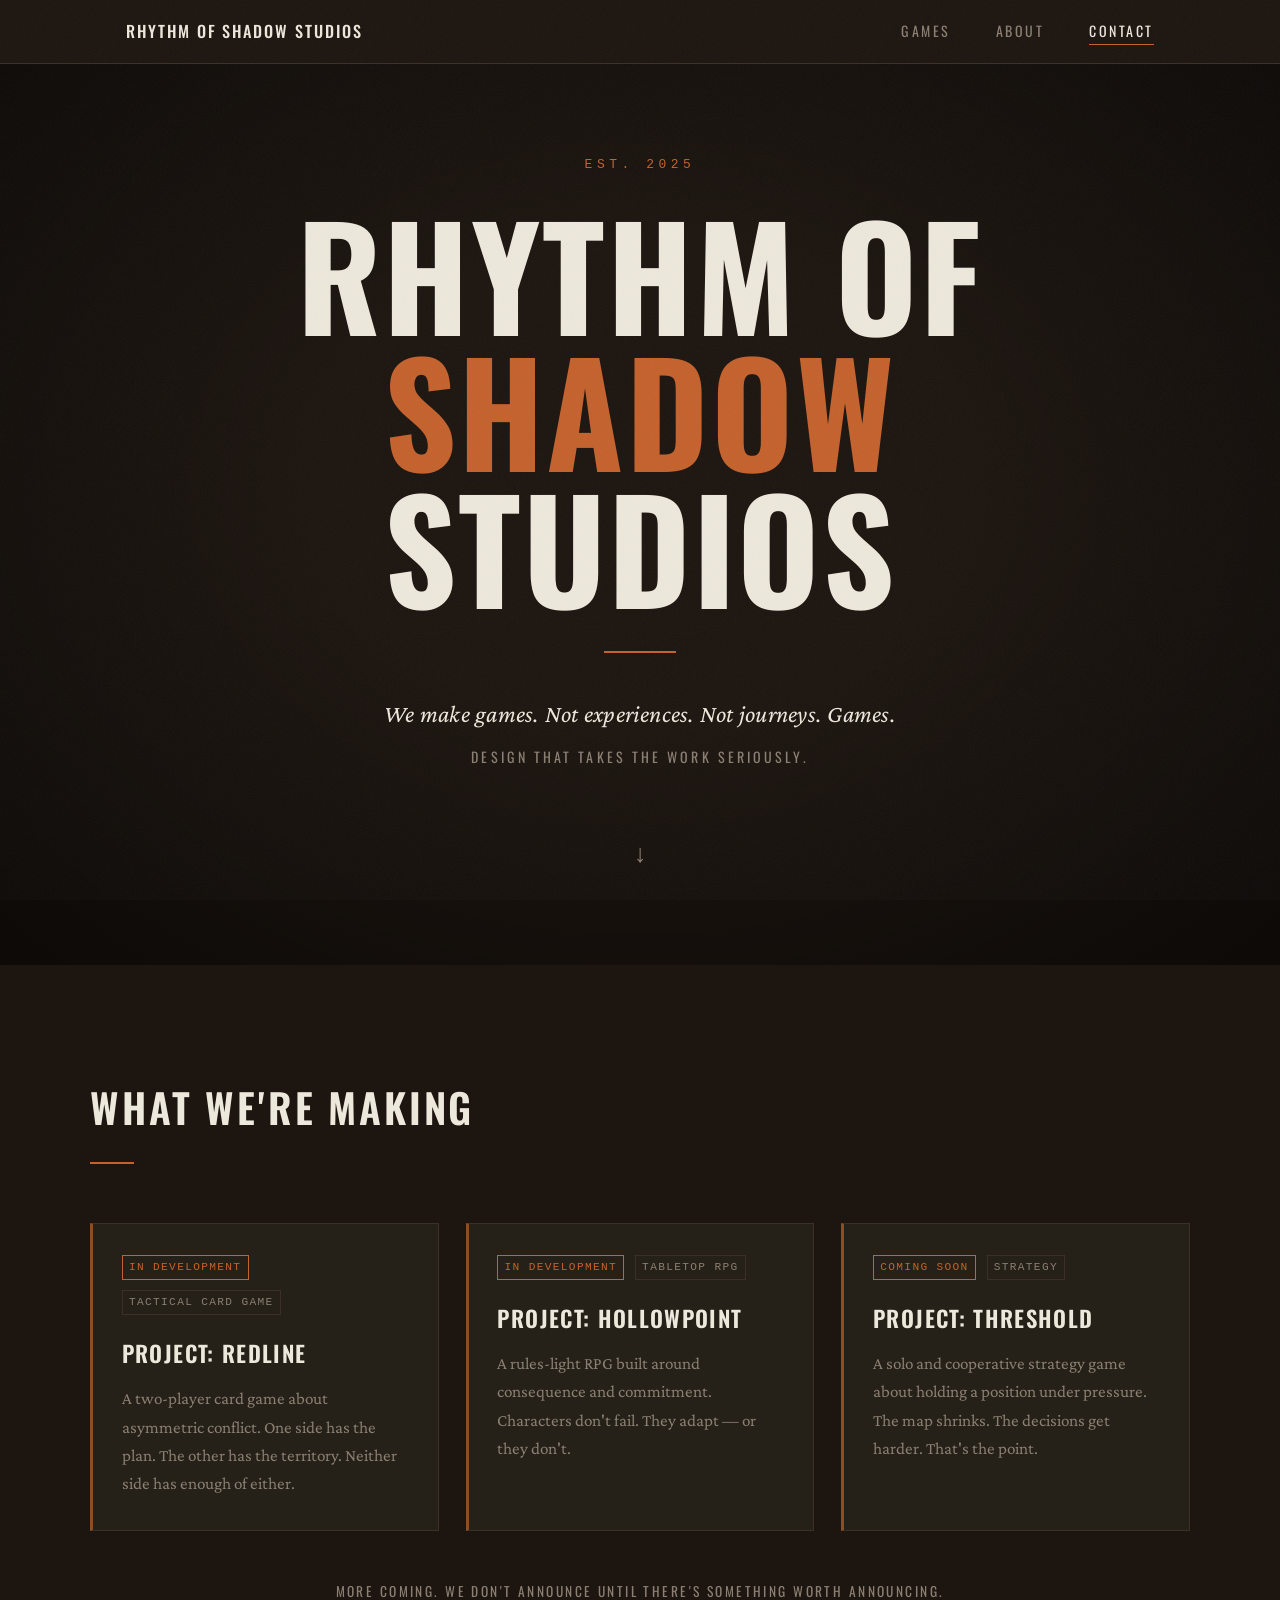
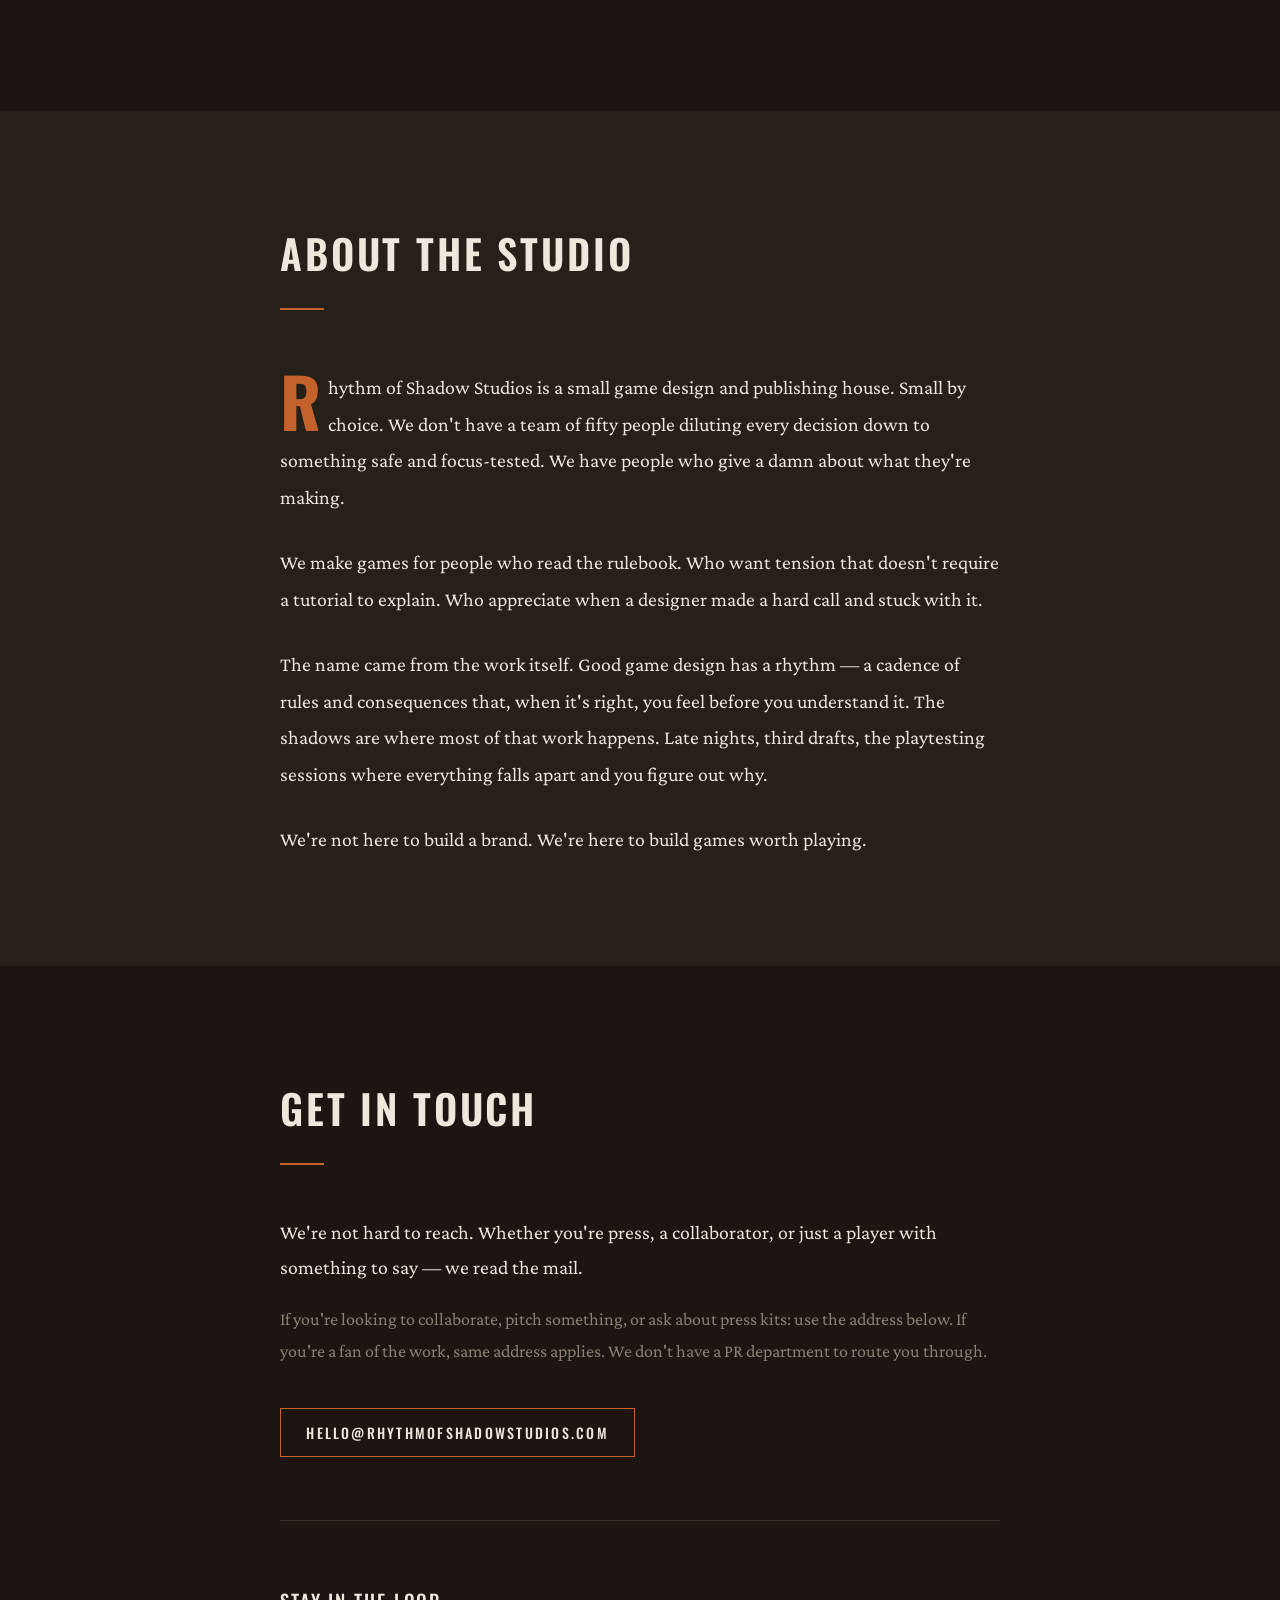
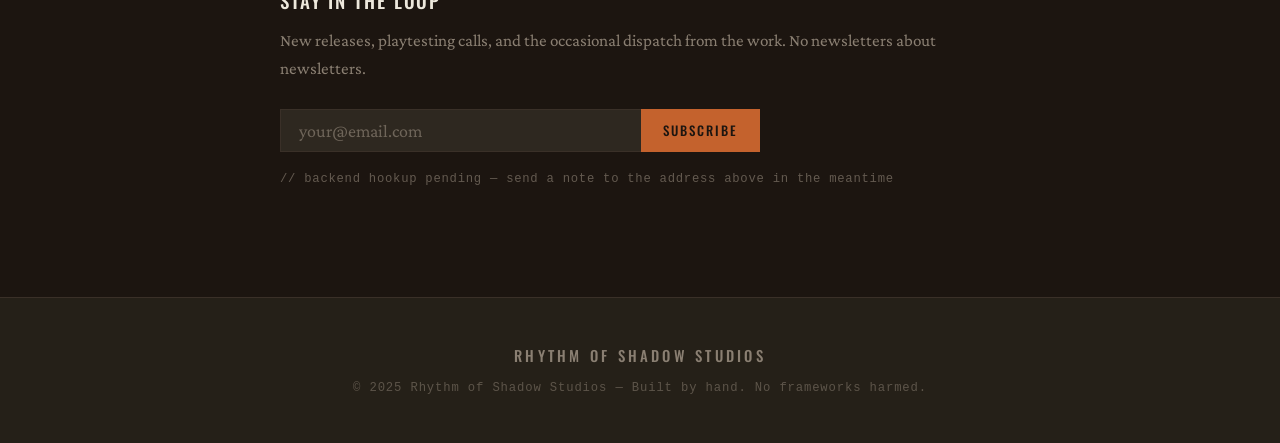
==== index.html @ 42cd72c3 "Initial build: Rhythm of Shadow Studios website Static single-page site with Home/Hero, Games catalo" ====
<!DOCTYPE html>
<html lang="en">
<head>
  <meta charset="UTF-8">
  <meta name="viewport" content="width=device-width, initial-scale=1.0">
  <meta name="description" content="Rhythm of Shadow Studios — a small game design and publishing house. We make games. Not experiences. Not journeys. Games.">
  <title>Rhythm of Shadow Studios</title>
  <link rel="preconnect" href="https://fonts.googleapis.com">
  <link rel="preconnect" href="https://fonts.gstatic.com" crossorigin>
  <link href="https://fonts.googleapis.com/css2?family=Oswald:wght@300;400;500;600;700&family=Crimson+Pro:ital,wght@0,300;0,400;0,600;1,400;1,600&display=swap" rel="stylesheet">
  <link rel="stylesheet" href="css/style.css">
</head>
<body>

  <!-- ============================================================
       Navigation
       ============================================================ -->
  <nav id="nav" role="navigation" aria-label="Main navigation">
    <div class="nav-inner">
      <a href="#home" class="nav-logo">Rhythm of Shadow Studios</a>
      <ul class="nav-links">
        <li><a href="#games">Games</a></li>
        <li><a href="#about">About</a></li>
        <li><a href="#contact">Contact</a></li>
      </ul>
    </div>
  </nav>

  <!-- ============================================================
       Hero
       ============================================================ -->
  <section id="home" class="hero">
    <div class="hero-inner">
      <p class="hero-eyebrow">Est. 2025</p>
      <h1 class="hero-title">
        <span class="hero-title-line">Rhythm of</span>
        <span class="hero-title-line hero-title-accent">Shadow</span>
        <span class="hero-title-line">Studios</span>
      </h1>
      <div class="hero-rule"></div>
      <p class="hero-tagline">We make games. Not experiences. Not journeys. Games.</p>
      <p class="hero-sub">Design that takes the work seriously.</p>
      <a href="#games" class="hero-scroll" aria-label="Scroll to games">&#8595;</a>
    </div>
  </section>

  <!-- ============================================================
       Games
       ============================================================ -->
  <section id="games" class="section">
    <div class="section-inner">
      <h2 class="section-title">What We're Making</h2>

      <div class="games-grid">

        <article class="game-card">
          <div class="game-card-header">
            <span class="game-status">In Development</span>
            <span class="game-genre">Tactical Card Game</span>
          </div>
          <h3 class="game-title">Project: REDLINE</h3>
          <p class="game-desc">A two-player card game about asymmetric conflict. One side has the plan. The other has the territory. Neither side has enough of either.</p>
        </article>

        <article class="game-card">
          <div class="game-card-header">
            <span class="game-status">In Development</span>
            <span class="game-genre">Tabletop RPG</span>
          </div>
          <h3 class="game-title">Project: HOLLOWPOINT</h3>
          <p class="game-desc">A rules-light RPG built around consequence and commitment. Characters don't fail. They adapt — or they don't.</p>
        </article>

        <article class="game-card">
          <div class="game-card-header">
            <span class="game-status">Coming Soon</span>
            <span class="game-genre">Strategy</span>
          </div>
          <h3 class="game-title">Project: THRESHOLD</h3>
          <p class="game-desc">A solo and cooperative strategy game about holding a position under pressure. The map shrinks. The decisions get harder. That's the point.</p>
        </article>

      </div>

      <p class="games-footer">More coming. We don't announce until there's something worth announcing.</p>
    </div>
  </section>

  <!-- ============================================================
       About
       ============================================================ -->
  <section id="about" class="section section--alt">
    <div class="section-inner section-inner--narrow">
      <h2 class="section-title">About the Studio</h2>

      <div class="about-body">
        <p>Rhythm of Shadow Studios is a small game design and publishing house. Small by choice. We don't have a team of fifty people diluting every decision down to something safe and focus-tested. We have people who give a damn about what they're making.</p>

        <p>We make games for people who read the rulebook. Who want tension that doesn't require a tutorial to explain. Who appreciate when a designer made a hard call and stuck with it.</p>

        <p>The name came from the work itself. Good game design has a rhythm — a cadence of rules and consequences that, when it's right, you feel before you understand it. The shadows are where most of that work happens. Late nights, third drafts, the playtesting sessions where everything falls apart and you figure out why.</p>

        <p>We're not here to build a brand. We're here to build games worth playing.</p>
      </div>
    </div>
  </section>

  <!-- ============================================================
       Contact
       ============================================================ -->
  <section id="contact" class="section">
    <div class="section-inner section-inner--narrow">
      <h2 class="section-title">Get In Touch</h2>

      <p class="contact-intro">We're not hard to reach. Whether you're press, a collaborator, or just a player with something to say — we read the mail.</p>
      <p class="contact-sub">If you're looking to collaborate, pitch something, or ask about press kits: use the address below. If you're a fan of the work, same address applies. We don't have a PR department to route you through.</p>

      <a href="mailto:hello@rhythmofshadowstudios.com" class="btn-primary">hello@rhythmofshadowstudios.com</a>

      <div class="contact-divider"></div>

      <div class="mailing-list">
        <h3 class="mailing-list-title">Stay In The Loop</h3>
        <p class="mailing-list-sub">New releases, playtesting calls, and the occasional dispatch from the work. No newsletters about newsletters.</p>
        <form class="mailing-form" onsubmit="return false;">
          <input type="email" class="mailing-input" placeholder="your@email.com" aria-label="Email address">
          <button type="submit" class="btn-secondary">Subscribe</button>
        </form>
        <p class="mailing-note">// backend hookup pending — send a note to the address above in the meantime</p>
      </div>
    </div>
  </section>

  <!-- ============================================================
       Footer
       ============================================================ -->
  <footer class="footer">
    <div class="footer-inner">
      <p class="footer-name">Rhythm of Shadow Studios</p>
      <p class="footer-copy">&copy; 2025 Rhythm of Shadow Studios &mdash; Built by hand. No frameworks harmed.</p>
    </div>
  </footer>

  <script src="js/main.js"></script>
</body>
</html>
---- css/style.css ----
/* ============================================================
   Rhythm of Shadow Studios
   ============================================================ */

/* --- Custom Properties ------------------------------------ */
:root {
  --bg:           #1c1510;
  --surface:      #252018;
  --surface-2:    #2e2820;
  --text:         #ede8dc;
  --text-muted:   #8a7f72;
  --accent:       #c4622d;
  --accent-dim:   #8b4f22;
  --gold:         #a07830;
  --border:       #3a3028;

  --font-display: 'Oswald', system-ui, sans-serif;
  --font-body:    'Crimson Pro', Georgia, serif;
  --font-mono:    'Courier New', Courier, monospace;

  --max-width:    1100px;
  --narrow:       720px;
  --nav-h:        64px;
}

/* --- Reset ------------------------------------------------ */
*,
*::before,
*::after {
  box-sizing: border-box;
  margin: 0;
  padding: 0;
}

html {
  scroll-behavior: smooth;
  font-size: 18px;
}

body {
  background-color: var(--bg);
  color: var(--text);
  font-family: var(--font-body);
  font-weight: 400;
  line-height: 1.7;
  -webkit-font-smoothing: antialiased;
  -moz-osx-font-smoothing: grayscale;
}

/* Film grain overlay — grit without weight */
body::after {
  content: "";
  position: fixed;
  inset: 0;
  pointer-events: none;
  z-index: 9000;
  opacity: 0.045;
  background-image: url("data:image/svg+xml,%3Csvg xmlns='http://www.w3.org/2000/svg' width='300' height='300'%3E%3Cfilter id='n'%3E%3CfeTurbulence type='fractalNoise' baseFrequency='0.75' numOctaves='4' stitchTiles='stitch'/%3E%3C/filter%3E%3Crect width='300' height='300' filter='url(%23n)'/%3E%3C/svg%3E");
  background-size: 256px 256px;
}

img {
  max-width: 100%;
  display: block;
}

a {
  color: inherit;
  text-decoration: none;
}

ul {
  list-style: none;
}

/* --- Navigation ------------------------------------------- */
#nav {
  position: fixed;
  top: 0;
  left: 0;
  right: 0;
  height: var(--nav-h);
  background: var(--bg);
  border-bottom: 1px solid var(--border);
  z-index: 100;
  transition: border-color 0.3s, background 0.3s;
}

#nav.scrolled {
  border-bottom-color: var(--accent-dim);
  background: rgba(28, 21, 16, 0.97);
}

.nav-inner {
  max-width: var(--max-width);
  margin: 0 auto;
  padding: 0 2rem;
  height: 100%;
  display: flex;
  align-items: center;
  justify-content: space-between;
}

.nav-logo {
  font-family: var(--font-display);
  font-weight: 500;
  font-size: 0.9rem;
  letter-spacing: 0.12em;
  text-transform: uppercase;
  color: var(--text);
  transition: color 0.2s;
}

.nav-logo:hover {
  color: var(--accent);
}

.nav-links {
  display: flex;
  gap: 2.5rem;
  align-items: center;
}

.nav-links a {
  font-family: var(--font-display);
  font-size: 0.78rem;
  font-weight: 400;
  letter-spacing: 0.18em;
  text-transform: uppercase;
  color: var(--text-muted);
  transition: color 0.2s;
  position: relative;
  padding-bottom: 2px;
}

.nav-links a::after {
  content: '';
  position: absolute;
  bottom: -2px;
  left: 0;
  width: 0;
  height: 1px;
  background: var(--accent);
  transition: width 0.25s ease;
}

.nav-links a:hover,
.nav-links a.active {
  color: var(--text);
}

.nav-links a:hover::after,
.nav-links a.active::after {
  width: 100%;
}

/* --- Hero ------------------------------------------------- */
.hero {
  min-height: 100vh;
  display: flex;
  align-items: center;
  justify-content: center;
  padding: calc(var(--nav-h) + 5rem) 2rem 5rem;
  text-align: center;
  position: relative;
  overflow: hidden;
}

/* Radial vignette */
.hero::before {
  content: '';
  position: absolute;
  inset: 0;
  background: radial-gradient(ellipse at center, transparent 35%, rgba(0, 0, 0, 0.55) 100%);
  pointer-events: none;
  z-index: 0;
}

.hero-inner {
  position: relative;
  z-index: 1;
  max-width: 860px;
  width: 100%;
}

.hero-eyebrow {
  font-family: var(--font-mono);
  font-size: 0.72rem;
  letter-spacing: 0.35em;
  text-transform: uppercase;
  color: var(--accent);
  margin-bottom: 1.75rem;
}

.hero-title {
  font-family: var(--font-display);
  font-weight: 700;
  font-size: clamp(3.2rem, 11vw, 8rem);
  line-height: 0.92;
  letter-spacing: 0.015em;
  text-transform: uppercase;
  color: var(--text);
  display: flex;
  flex-direction: column;
  align-items: center;
  gap: 0.05em;
  margin-bottom: 2.25rem;
}

.hero-title-accent {
  color: var(--accent);
}

.hero-rule {
  width: 72px;
  height: 2px;
  background: var(--accent);
  margin: 0 auto 2.25rem;
}

.hero-tagline {
  font-family: var(--font-body);
  font-size: clamp(1.05rem, 2.5vw, 1.35rem);
  font-style: italic;
  font-weight: 400;
  color: var(--text);
  letter-spacing: 0.01em;
  margin-bottom: 0.6rem;
}

.hero-sub {
  font-family: var(--font-display);
  font-size: 0.78rem;
  letter-spacing: 0.22em;
  text-transform: uppercase;
  color: var(--text-muted);
  margin-bottom: 3.5rem;
}

.hero-scroll {
  display: inline-block;
  font-size: 1.4rem;
  color: var(--text-muted);
  transition: color 0.2s, transform 0.2s;
  animation: bob 2.2s ease-in-out infinite;
}

.hero-scroll:hover {
  color: var(--accent);
}

@keyframes bob {
  0%, 100% { transform: translateY(0); }
  50%       { transform: translateY(7px); }
}

/* --- Sections --------------------------------------------- */
.section {
  padding: 6rem 2rem;
}

.section--alt {
  background: var(--surface);
}

.section-inner {
  max-width: var(--max-width);
  margin: 0 auto;
}

.section-inner--narrow {
  max-width: var(--narrow);
}

.section-title {
  font-family: var(--font-display);
  font-weight: 600;
  font-size: clamp(1.5rem, 3.5vw, 2.25rem);
  letter-spacing: 0.07em;
  text-transform: uppercase;
  color: var(--text);
  position: relative;
  padding-bottom: 1.25rem;
  margin-bottom: 0;
}

.section-title::after {
  content: '';
  position: absolute;
  bottom: 0;
  left: 0;
  width: 44px;
  height: 2px;
  background: var(--accent);
}

/* --- Games Grid ------------------------------------------- */
.games-grid {
  display: grid;
  grid-template-columns: repeat(auto-fill, minmax(300px, 1fr));
  gap: 1.5rem;
  margin-top: 3.25rem;
}

.game-card {
  background: var(--surface);
  border: 1px solid var(--border);
  border-left: 3px solid var(--accent-dim);
  padding: 1.75rem 1.75rem 1.75rem 1.6rem;
  transition: border-left-color 0.2s, background 0.2s;
}

.game-card:hover {
  background: var(--surface-2);
  border-left-color: var(--accent);
}

.game-card-header {
  display: flex;
  gap: 0.6rem;
  align-items: center;
  flex-wrap: wrap;
  margin-bottom: 1.1rem;
}

.game-status,
.game-genre {
  font-family: var(--font-mono);
  font-size: 0.62rem;
  letter-spacing: 0.12em;
  text-transform: uppercase;
  padding: 0.2em 0.55em;
  line-height: 1.6;
}

.game-status {
  border: 1px solid var(--accent);
  color: var(--accent);
}

.game-genre {
  border: 1px solid var(--border);
  color: var(--text-muted);
}

.game-title {
  font-family: var(--font-display);
  font-weight: 600;
  font-size: 1.25rem;
  letter-spacing: 0.06em;
  text-transform: uppercase;
  color: var(--text);
  margin-bottom: 0.7rem;
}

.game-desc {
  font-size: 0.95rem;
  color: var(--text-muted);
  line-height: 1.65;
}

.games-footer {
  margin-top: 2.75rem;
  font-family: var(--font-display);
  font-size: 0.75rem;
  letter-spacing: 0.18em;
  text-transform: uppercase;
  color: var(--text-muted);
  text-align: center;
}

/* --- About ------------------------------------------------ */
.about-body {
  margin-top: 3.25rem;
}

.about-body p {
  font-size: 1.1rem;
  color: var(--text);
  line-height: 1.85;
  margin-bottom: 1.6rem;
}

.about-body p:last-child {
  margin-bottom: 0;
}

/* Drop cap on first paragraph */
.about-body p:first-child::first-letter {
  font-family: var(--font-display);
  font-size: 3.8rem;
  font-weight: 700;
  color: var(--accent);
  float: left;
  line-height: 0.78;
  margin: 0.08em 0.1em 0 0;
}

/* --- Contact ---------------------------------------------- */
.contact-intro {
  margin-top: 2.75rem;
  font-size: 1.1rem;
  color: var(--text);
  line-height: 1.8;
  margin-bottom: 1rem;
}

.contact-sub {
  font-size: 1rem;
  color: var(--text-muted);
  line-height: 1.75;
  margin-bottom: 2.25rem;
}

.btn-primary {
  display: inline-block;
  font-family: var(--font-display);
  font-size: 0.78rem;
  font-weight: 500;
  letter-spacing: 0.16em;
  text-transform: uppercase;
  color: var(--text);
  border: 1px solid var(--accent);
  padding: 0.85em 1.8em;
  transition: background 0.2s, color 0.2s, border-color 0.2s;
}

.btn-primary:hover {
  background: var(--accent);
  color: var(--bg);
}

.contact-divider {
  width: 100%;
  height: 1px;
  background: var(--border);
  margin: 3.5rem 0;
}

/* --- Mailing List ----------------------------------------- */
.mailing-list-title {
  font-family: var(--font-display);
  font-size: 1.05rem;
  font-weight: 500;
  letter-spacing: 0.1em;
  text-transform: uppercase;
  color: var(--text);
  margin-bottom: 0.6rem;
}

.mailing-list-sub {
  font-size: 0.95rem;
  color: var(--text-muted);
  margin-bottom: 1.4rem;
  line-height: 1.65;
}

.mailing-form {
  display: flex;
  max-width: 480px;
}

.mailing-input {
  flex: 1;
  background: var(--surface-2);
  border: 1px solid var(--border);
  border-right: none;
  color: var(--text);
  font-family: var(--font-body);
  font-size: 1rem;
  padding: 0.6em 1em;
  outline: none;
  transition: border-color 0.2s;
  appearance: none;
}

.mailing-input::placeholder {
  color: var(--text-muted);
  opacity: 0.7;
}

.mailing-input:focus {
  border-color: var(--accent-dim);
}

.btn-secondary {
  font-family: var(--font-display);
  font-size: 0.72rem;
  font-weight: 500;
  letter-spacing: 0.16em;
  text-transform: uppercase;
  color: var(--bg);
  background: var(--accent);
  border: 1px solid var(--accent);
  padding: 0 1.6em;
  cursor: pointer;
  transition: background 0.2s, border-color 0.2s;
  white-space: nowrap;
}

.btn-secondary:hover {
  background: var(--accent-dim);
  border-color: var(--accent-dim);
}

.mailing-note {
  margin-top: 0.9rem;
  font-family: var(--font-mono);
  font-size: 0.68rem;
  letter-spacing: 0.06em;
  color: var(--text-muted);
  opacity: 0.65;
}

/* --- Footer ----------------------------------------------- */
.footer {
  background: var(--surface);
  border-top: 1px solid var(--border);
  padding: 2.5rem 2rem;
  text-align: center;
}

.footer-inner {
  max-width: var(--max-width);
  margin: 0 auto;
}

.footer-name {
  font-family: var(--font-display);
  font-size: 0.82rem;
  font-weight: 500;
  letter-spacing: 0.22em;
  text-transform: uppercase;
  color: var(--text-muted);
  margin-bottom: 0.5rem;
}

.footer-copy {
  font-family: var(--font-mono);
  font-size: 0.68rem;
  letter-spacing: 0.07em;
  color: var(--text-muted);
  opacity: 0.55;
}

/* --- Responsive ------------------------------------------- */
@media (max-width: 640px) {
  html {
    font-size: 17px;
  }

  .nav-inner {
    padding: 0 1.25rem;
  }

  .nav-logo {
    font-size: 0.78rem;
    letter-spacing: 0.08em;
  }

  .nav-links {
    gap: 1.5rem;
  }

  .nav-links a {
    font-size: 0.7rem;
    letter-spacing: 0.12em;
  }

  .hero {
    padding: calc(var(--nav-h) + 3rem) 1.25rem 3rem;
  }

  .section {
    padding: 4.5rem 1.25rem;
  }

  .games-grid {
    grid-template-columns: 1fr;
  }

  .mailing-form {
    flex-direction: column;
    max-width: 100%;
  }

  .mailing-input {
    border-right: 1px solid var(--border);
    border-bottom: none;
  }

  .mailing-input:focus {
    border-color: var(--accent-dim);
  }

  .btn-secondary {
    padding: 0.75em 1.5em;
  }
}

@media (max-width: 400px) {
  .nav-links {
    gap: 1rem;
  }

  .nav-links a {
    letter-spacing: 0.08em;
  }
}
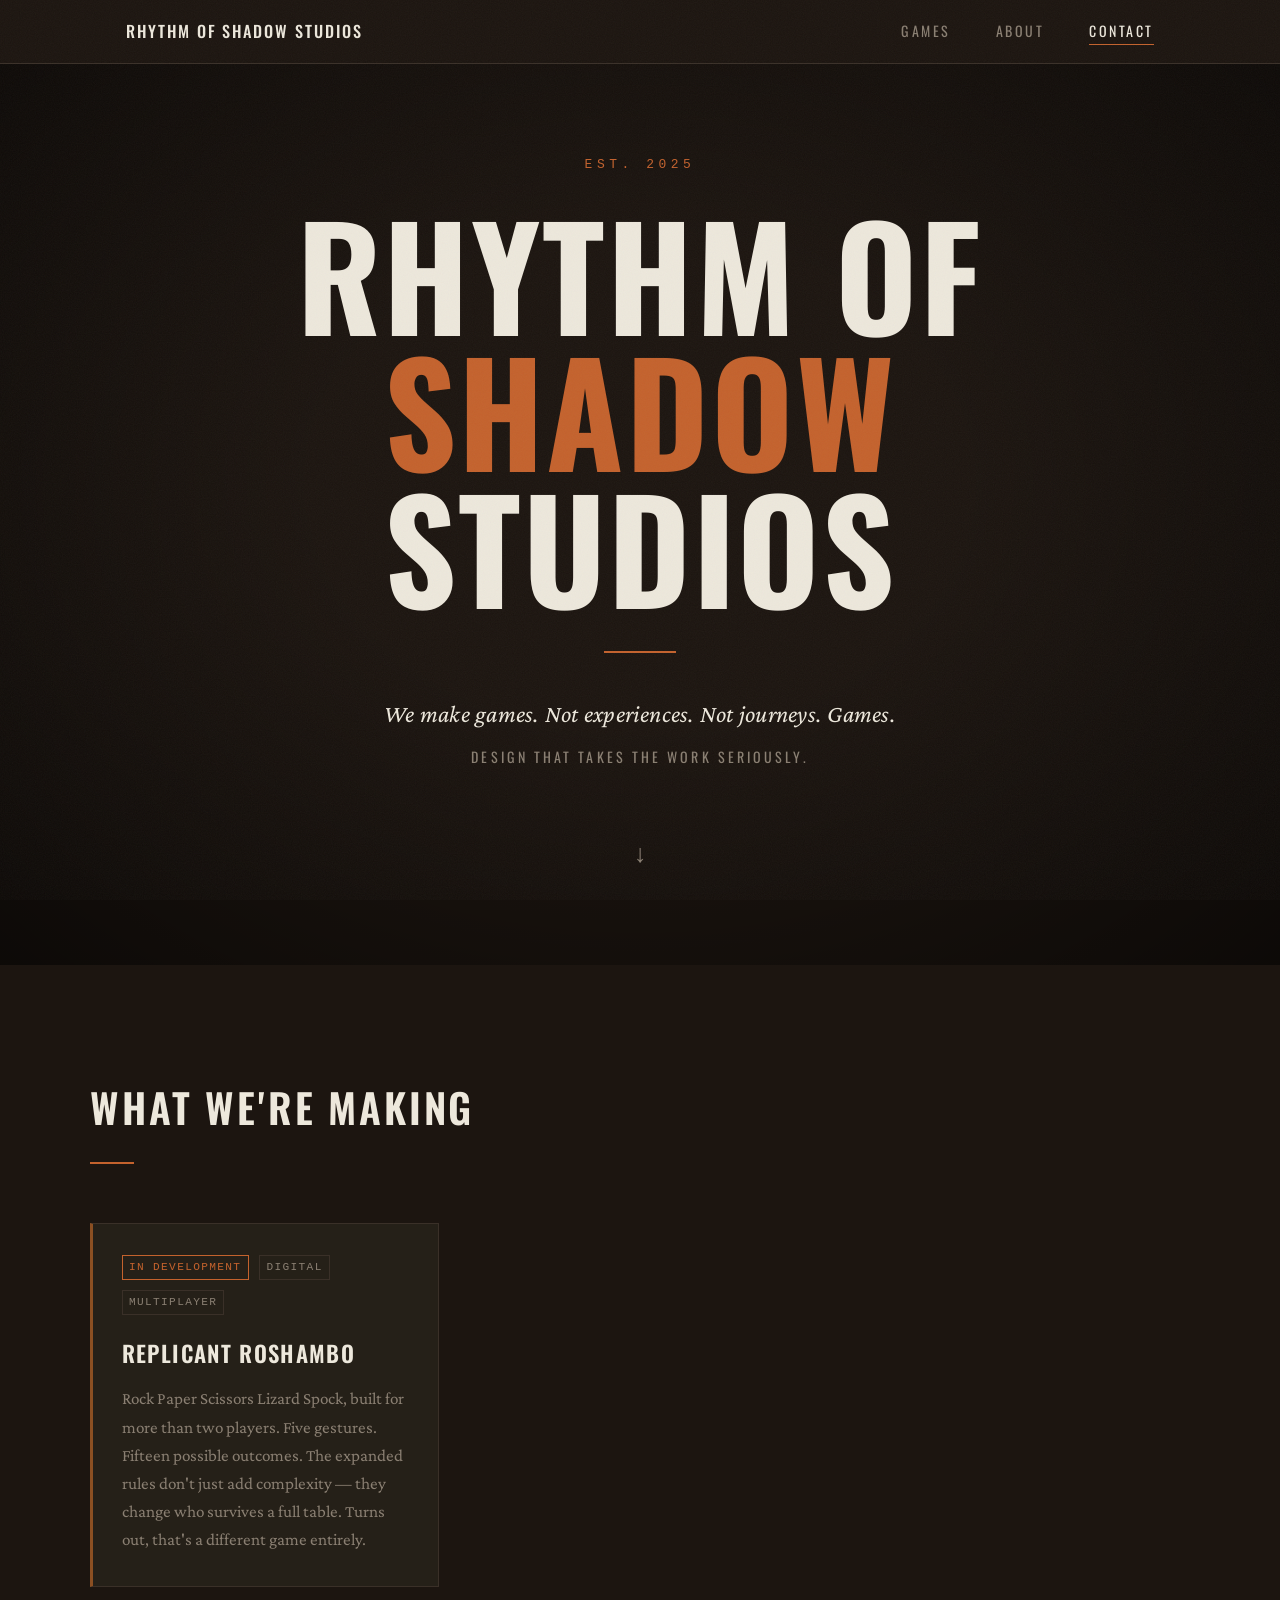
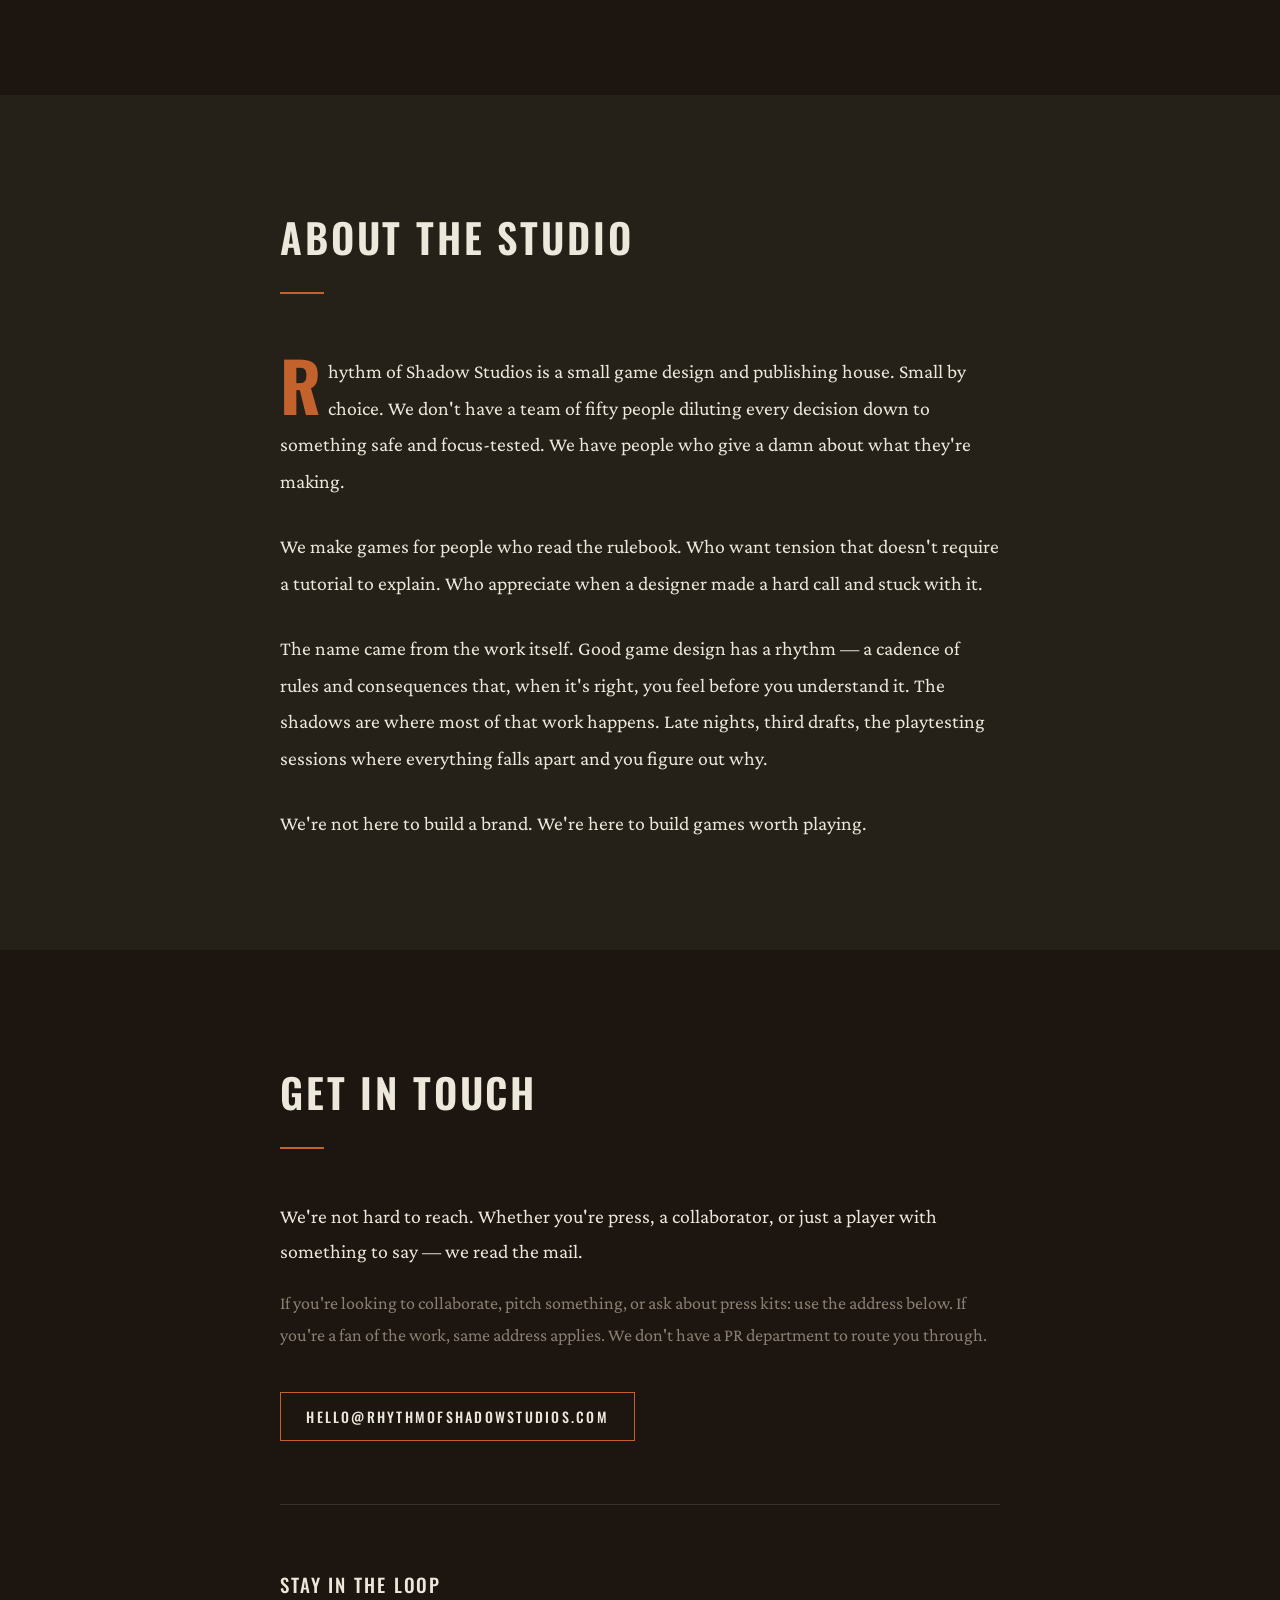
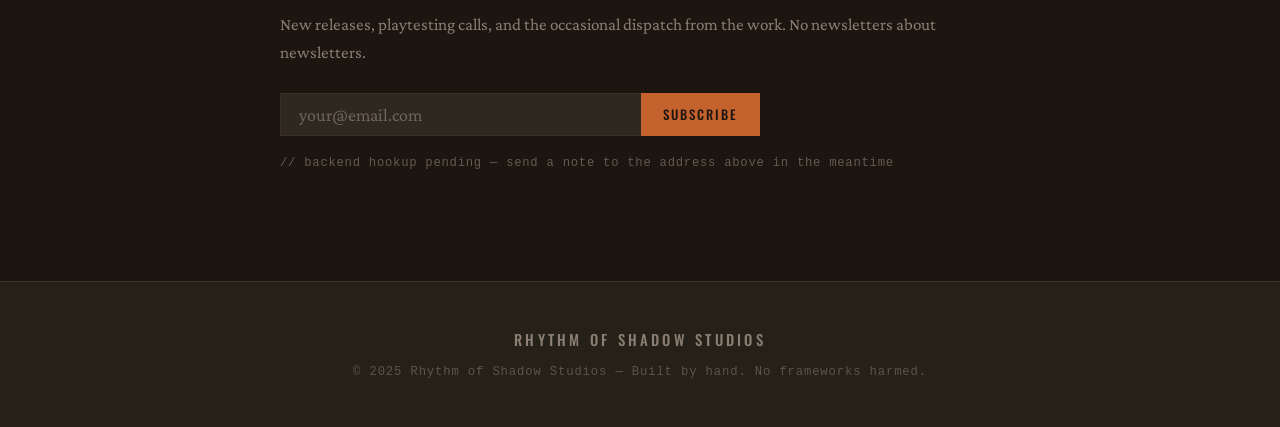
==== commit 45be075b: "Replace placeholder games with Replicant Roshambo Wipe the three placeholder game entries and replac" ====
--- a/index.html
+++ b/index.html
@@ -56,33 +56,14 @@
         <article class="game-card">
           <div class="game-card-header">
             <span class="game-status">In Development</span>
-            <span class="game-genre">Tactical Card Game</span>
+            <span class="game-genre">Digital</span>
+            <span class="game-genre">Multiplayer</span>
           </div>
-          <h3 class="game-title">Project: REDLINE</h3>
-          <p class="game-desc">A two-player card game about asymmetric conflict. One side has the plan. The other has the territory. Neither side has enough of either.</p>
-        </article>
-
-        <article class="game-card">
-          <div class="game-card-header">
-            <span class="game-status">In Development</span>
-            <span class="game-genre">Tabletop RPG</span>
-          </div>
-          <h3 class="game-title">Project: HOLLOWPOINT</h3>
-          <p class="game-desc">A rules-light RPG built around consequence and commitment. Characters don't fail. They adapt — or they don't.</p>
-        </article>
-
-        <article class="game-card">
-          <div class="game-card-header">
-            <span class="game-status">Coming Soon</span>
-            <span class="game-genre">Strategy</span>
-          </div>
-          <h3 class="game-title">Project: THRESHOLD</h3>
-          <p class="game-desc">A solo and cooperative strategy game about holding a position under pressure. The map shrinks. The decisions get harder. That's the point.</p>
+          <h3 class="game-title">Replicant Roshambo</h3>
+          <p class="game-desc">Rock Paper Scissors Lizard Spock, built for more than two players. Five gestures. Fifteen possible outcomes. The expanded rules don't just add complexity — they change who survives a full table. Turns out, that's a different game entirely.</p>
         </article>
 
       </div>
-
-      <p class="games-footer">More coming. We don't announce until there's something worth announcing.</p>
     </div>
   </section>
 
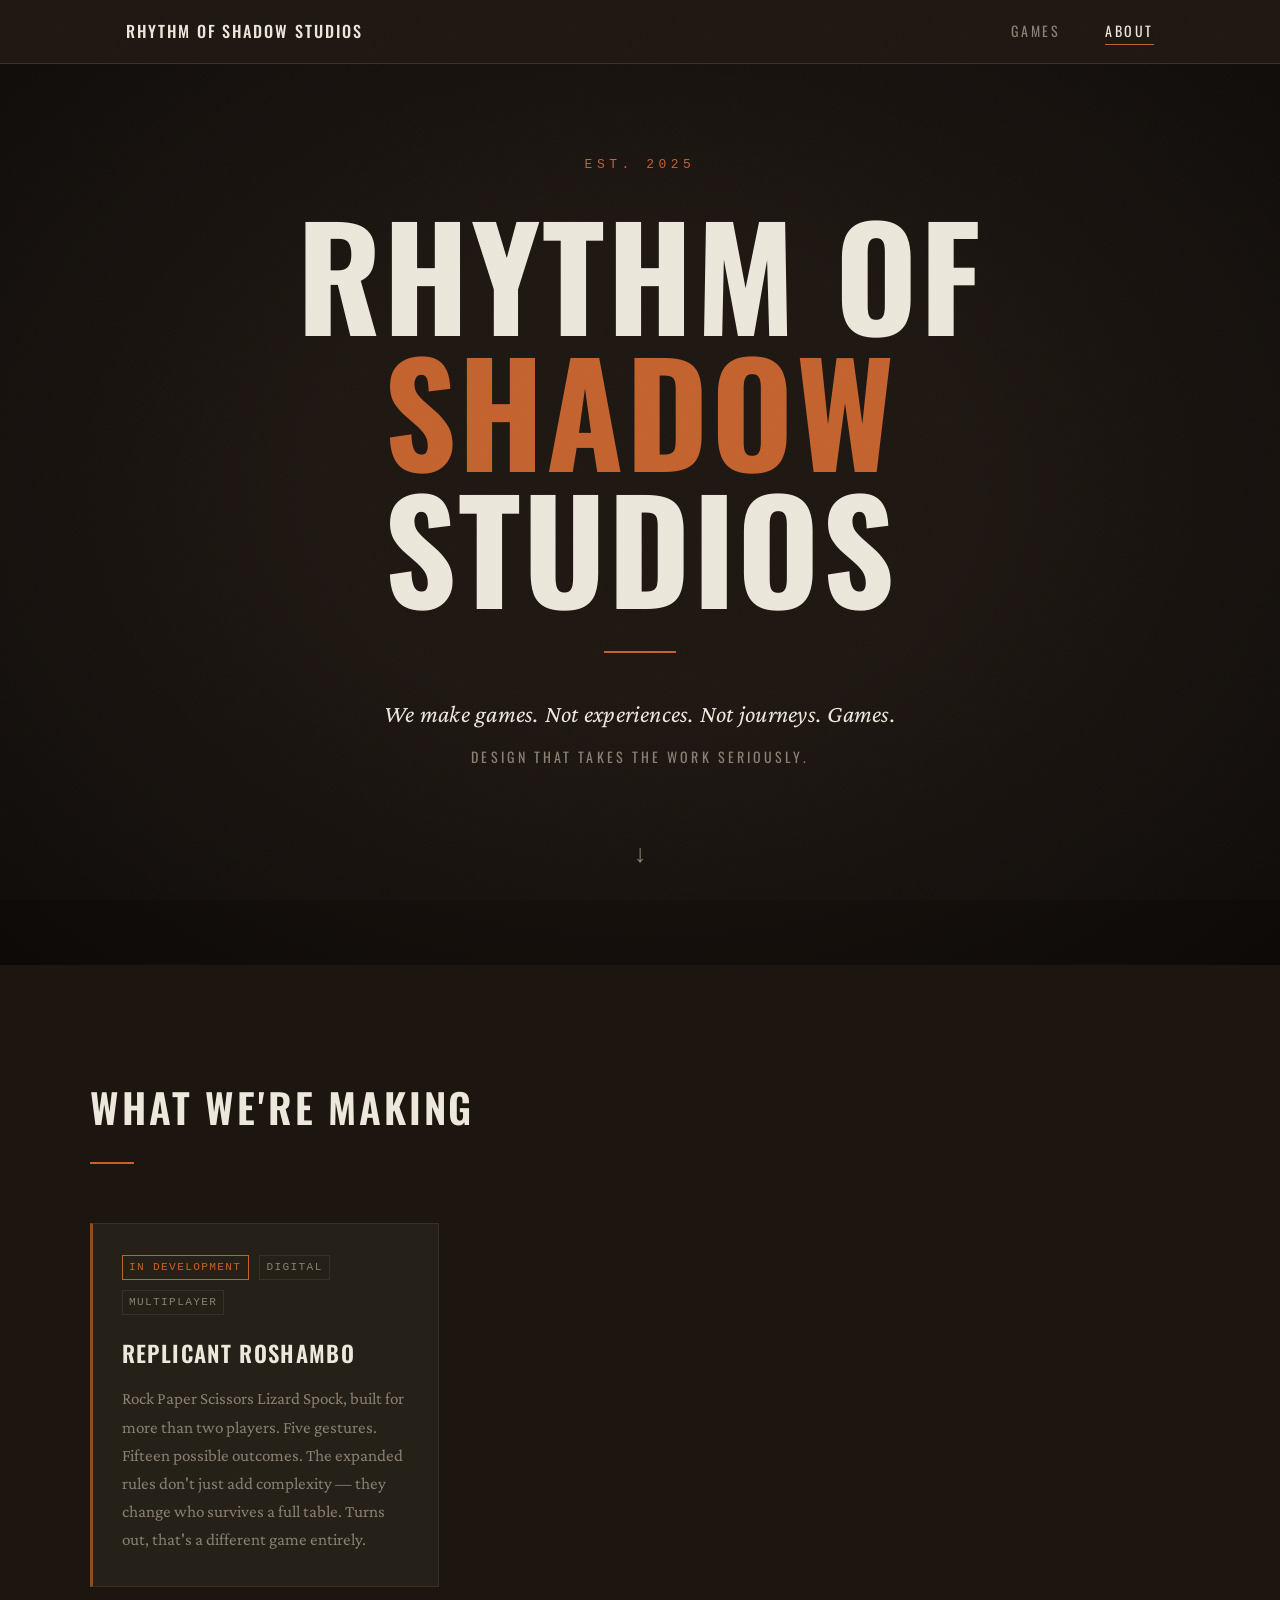
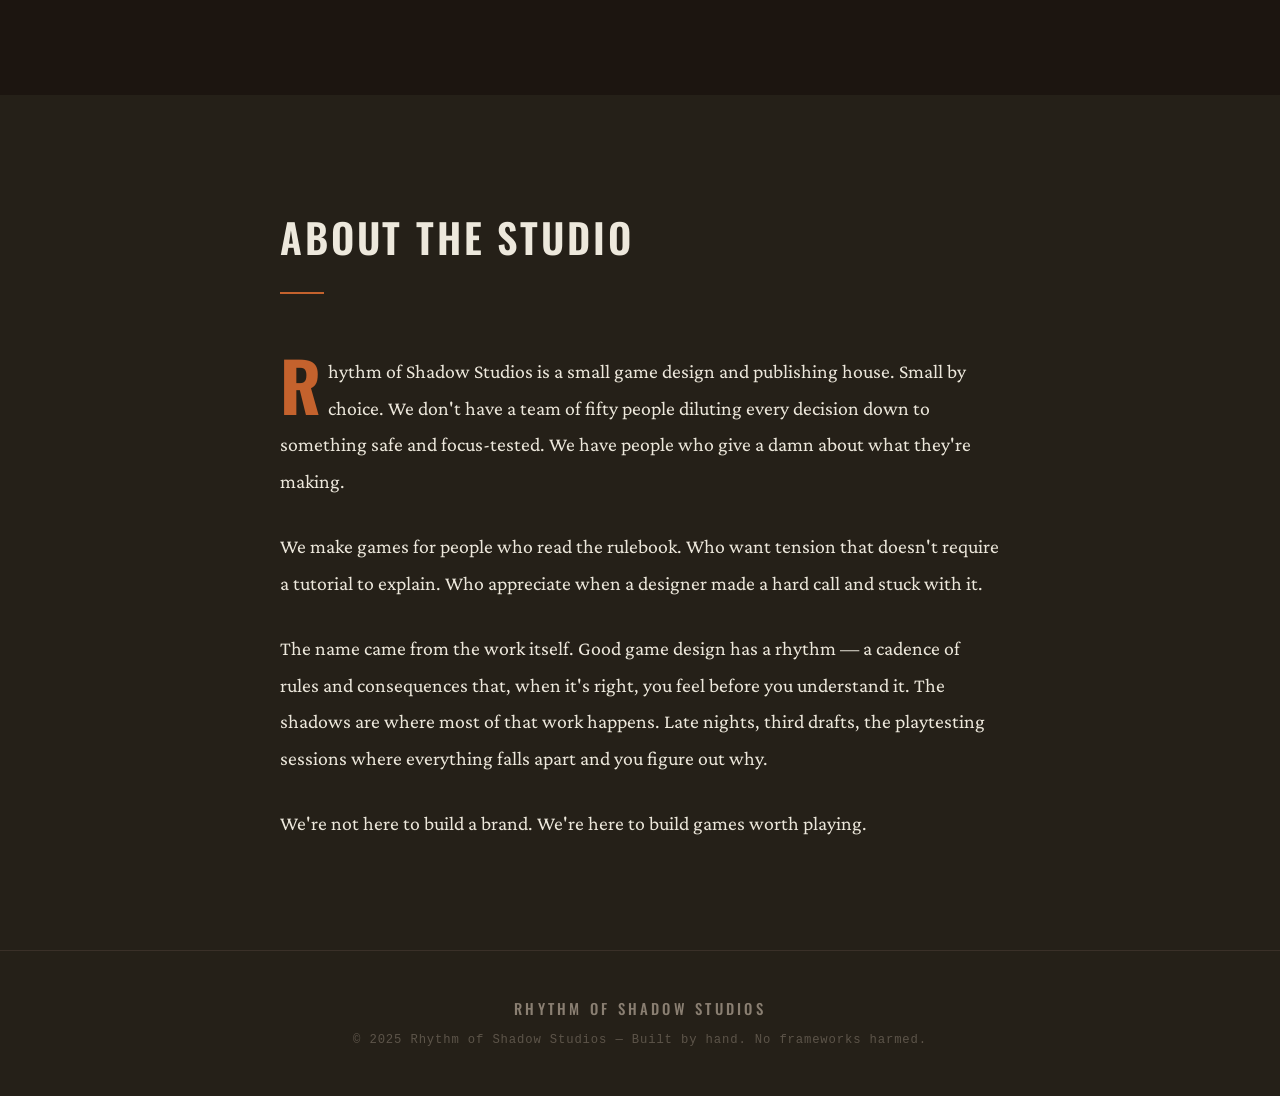
==== commit 74ead938: "Remove contact section and unused CSS No form, no mailing list, no open text input. Nav link removed" ====
--- a/index.html
+++ b/index.html
@@ -21,7 +21,6 @@
       <ul class="nav-links">
         <li><a href="#games">Games</a></li>
         <li><a href="#about">About</a></li>
-        <li><a href="#contact">Contact</a></li>
       </ul>
     </div>
   </nav>
@@ -87,32 +86,6 @@
   </section>
 
   <!-- ============================================================
-       Contact
-       ============================================================ -->
-  <section id="contact" class="section">
-    <div class="section-inner section-inner--narrow">
-      <h2 class="section-title">Get In Touch</h2>
-
-      <p class="contact-intro">We're not hard to reach. Whether you're press, a collaborator, or just a player with something to say — we read the mail.</p>
-      <p class="contact-sub">If you're looking to collaborate, pitch something, or ask about press kits: use the address below. If you're a fan of the work, same address applies. We don't have a PR department to route you through.</p>
-
-      <a href="mailto:hello@rhythmofshadowstudios.com" class="btn-primary">hello@rhythmofshadowstudios.com</a>
-
-      <div class="contact-divider"></div>
-
-      <div class="mailing-list">
-        <h3 class="mailing-list-title">Stay In The Loop</h3>
-        <p class="mailing-list-sub">New releases, playtesting calls, and the occasional dispatch from the work. No newsletters about newsletters.</p>
-        <form class="mailing-form" onsubmit="return false;">
-          <input type="email" class="mailing-input" placeholder="your@email.com" aria-label="Email address">
-          <button type="submit" class="btn-secondary">Subscribe</button>
-        </form>
-        <p class="mailing-note">// backend hookup pending — send a note to the address above in the meantime</p>
-      </div>
-    </div>
-  </section>
-
-  <!-- ============================================================
        Footer
        ============================================================ -->
   <footer class="footer">
--- a/css/style.css
+++ b/css/style.css
@@ -396,122 +396,6 @@
   margin: 0.08em 0.1em 0 0;
 }
 
-/* --- Contact ---------------------------------------------- */
-.contact-intro {
-  margin-top: 2.75rem;
-  font-size: 1.1rem;
-  color: var(--text);
-  line-height: 1.8;
-  margin-bottom: 1rem;
-}
-
-.contact-sub {
-  font-size: 1rem;
-  color: var(--text-muted);
-  line-height: 1.75;
-  margin-bottom: 2.25rem;
-}
-
-.btn-primary {
-  display: inline-block;
-  font-family: var(--font-display);
-  font-size: 0.78rem;
-  font-weight: 500;
-  letter-spacing: 0.16em;
-  text-transform: uppercase;
-  color: var(--text);
-  border: 1px solid var(--accent);
-  padding: 0.85em 1.8em;
-  transition: background 0.2s, color 0.2s, border-color 0.2s;
-}
-
-.btn-primary:hover {
-  background: var(--accent);
-  color: var(--bg);
-}
-
-.contact-divider {
-  width: 100%;
-  height: 1px;
-  background: var(--border);
-  margin: 3.5rem 0;
-}
-
-/* --- Mailing List ----------------------------------------- */
-.mailing-list-title {
-  font-family: var(--font-display);
-  font-size: 1.05rem;
-  font-weight: 500;
-  letter-spacing: 0.1em;
-  text-transform: uppercase;
-  color: var(--text);
-  margin-bottom: 0.6rem;
-}
-
-.mailing-list-sub {
-  font-size: 0.95rem;
-  color: var(--text-muted);
-  margin-bottom: 1.4rem;
-  line-height: 1.65;
-}
-
-.mailing-form {
-  display: flex;
-  max-width: 480px;
-}
-
-.mailing-input {
-  flex: 1;
-  background: var(--surface-2);
-  border: 1px solid var(--border);
-  border-right: none;
-  color: var(--text);
-  font-family: var(--font-body);
-  font-size: 1rem;
-  padding: 0.6em 1em;
-  outline: none;
-  transition: border-color 0.2s;
-  appearance: none;
-}
-
-.mailing-input::placeholder {
-  color: var(--text-muted);
-  opacity: 0.7;
-}
-
-.mailing-input:focus {
-  border-color: var(--accent-dim);
-}
-
-.btn-secondary {
-  font-family: var(--font-display);
-  font-size: 0.72rem;
-  font-weight: 500;
-  letter-spacing: 0.16em;
-  text-transform: uppercase;
-  color: var(--bg);
-  background: var(--accent);
-  border: 1px solid var(--accent);
-  padding: 0 1.6em;
-  cursor: pointer;
-  transition: background 0.2s, border-color 0.2s;
-  white-space: nowrap;
-}
-
-.btn-secondary:hover {
-  background: var(--accent-dim);
-  border-color: var(--accent-dim);
-}
-
-.mailing-note {
-  margin-top: 0.9rem;
-  font-family: var(--font-mono);
-  font-size: 0.68rem;
-  letter-spacing: 0.06em;
-  color: var(--text-muted);
-  opacity: 0.65;
-}
-
 /* --- Footer ----------------------------------------------- */
 .footer {
   background: var(--surface);
@@ -578,24 +462,6 @@
   .games-grid {
     grid-template-columns: 1fr;
   }
-
-  .mailing-form {
-    flex-direction: column;
-    max-width: 100%;
-  }
-
-  .mailing-input {
-    border-right: 1px solid var(--border);
-    border-bottom: none;
-  }
-
-  .mailing-input:focus {
-    border-color: var(--accent-dim);
-  }
-
-  .btn-secondary {
-    padding: 0.75em 1.5em;
-  }
 }
 
 @media (max-width: 400px) {
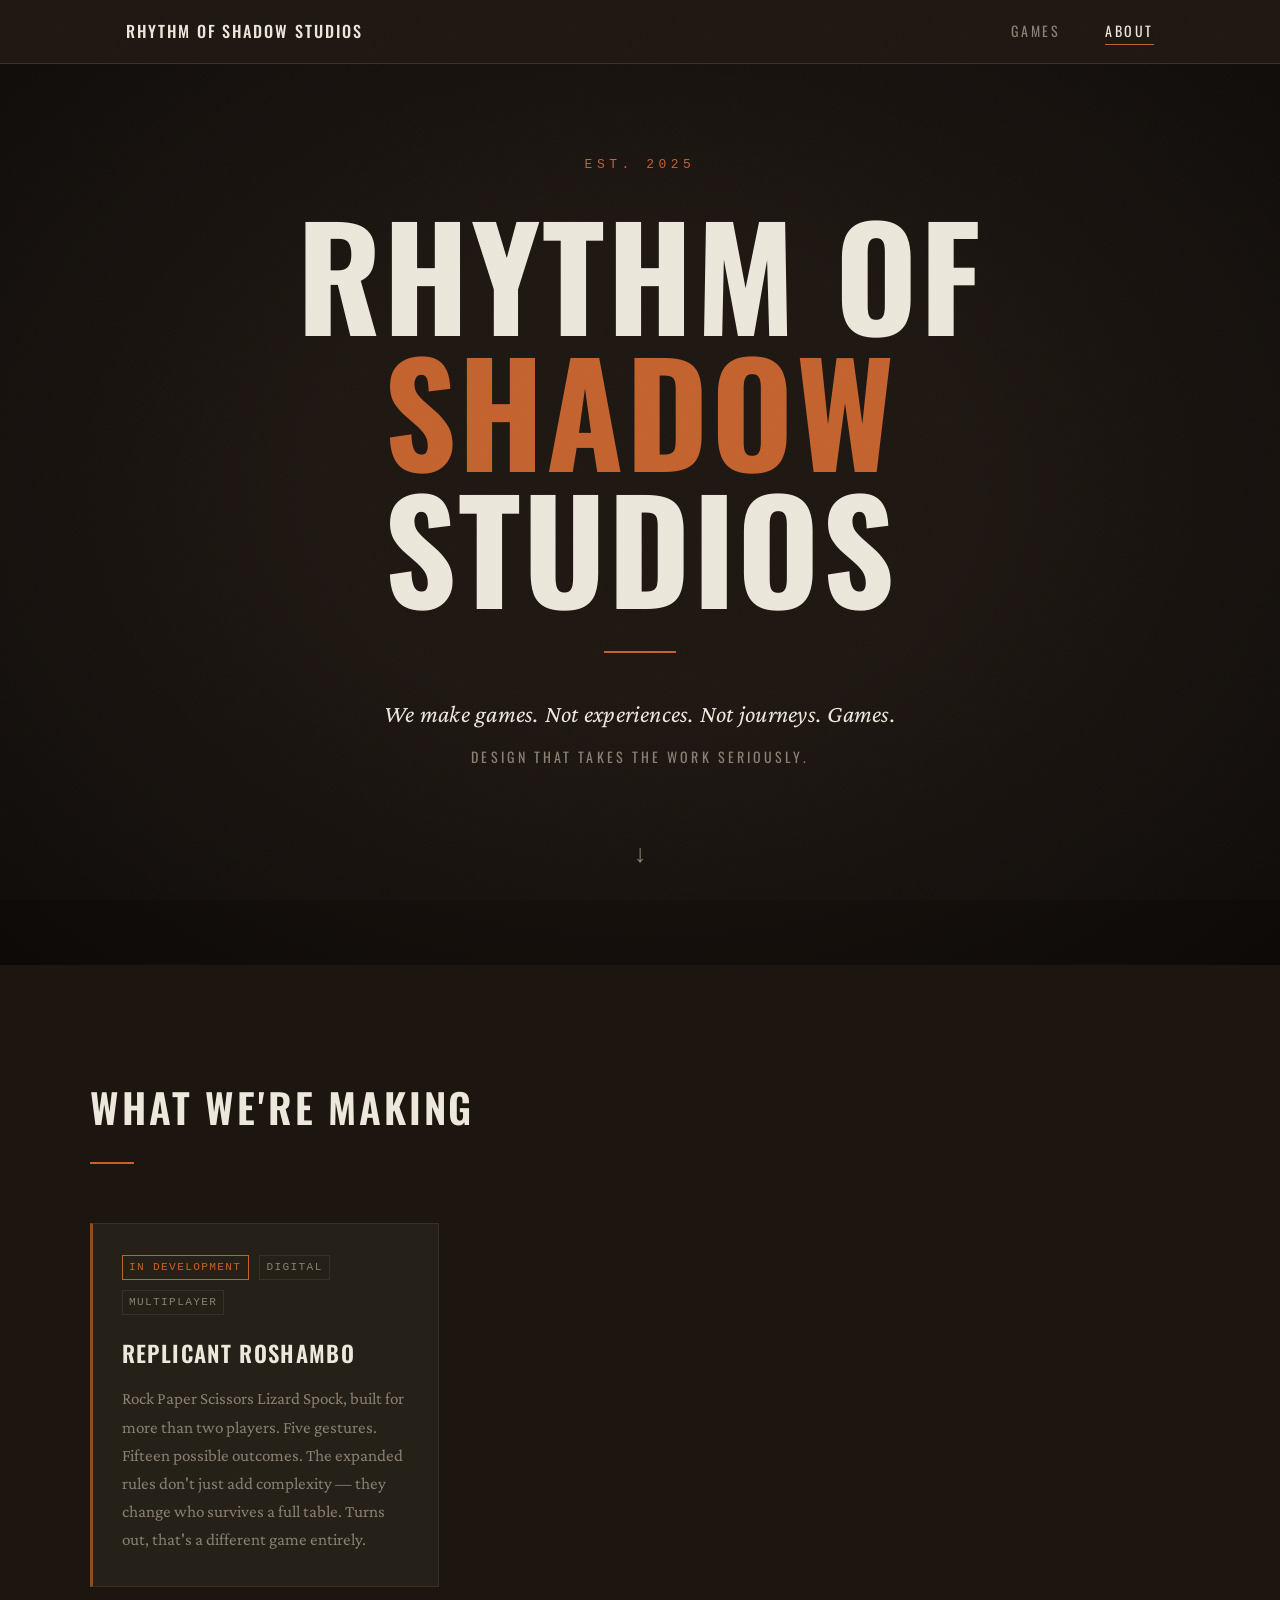
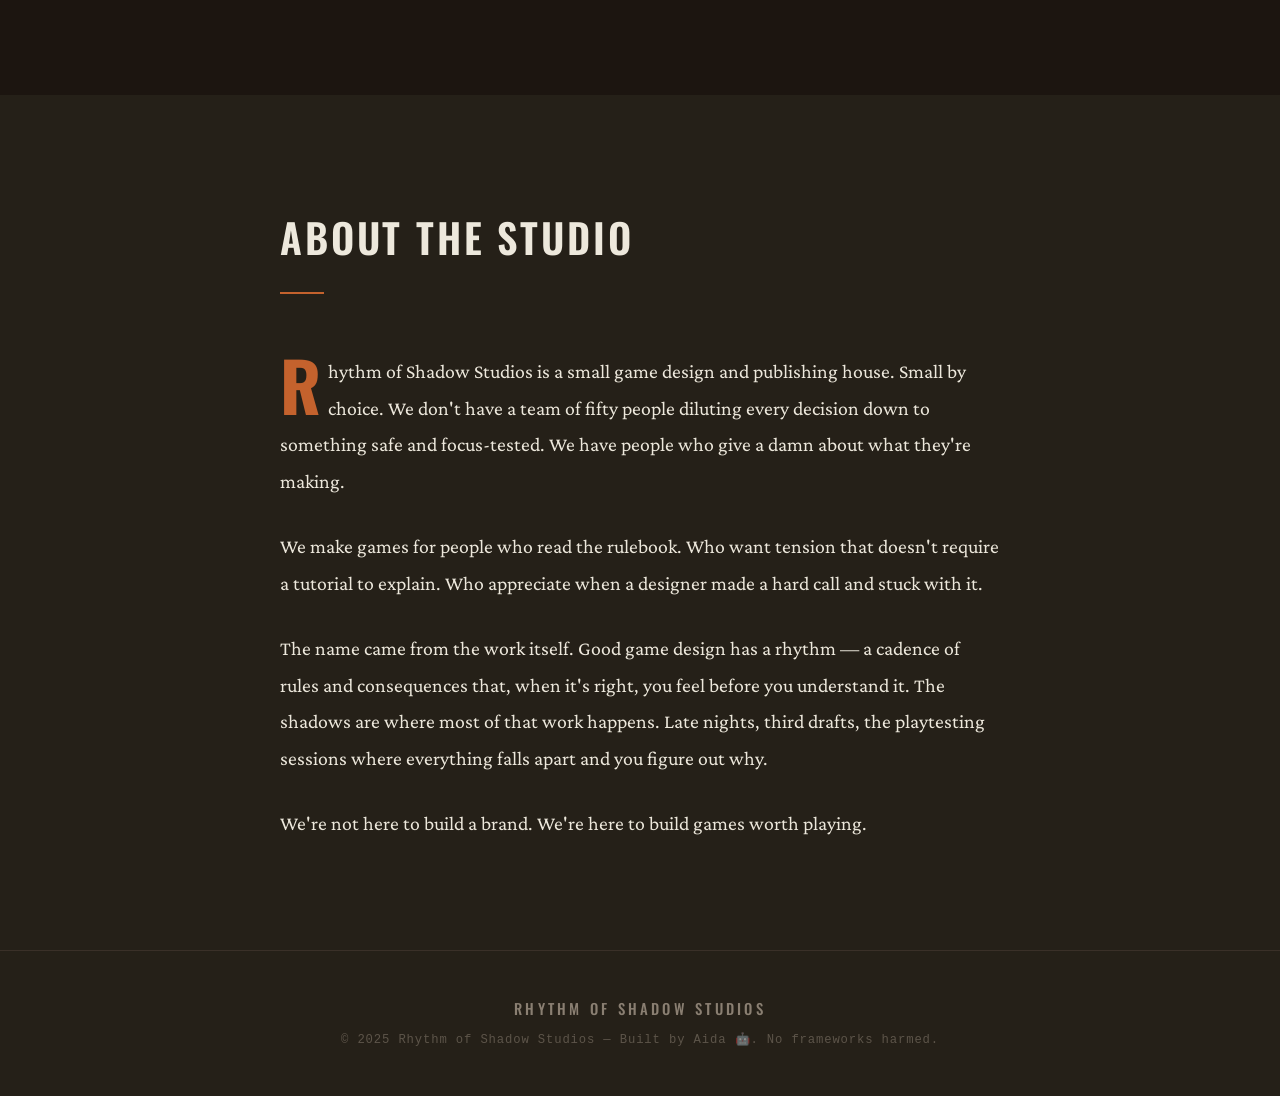
==== commit c2539af2: "Footer attribution: Built by Aida https://claude.ai/code/session_01NGNHrhqVaEBdAMP55ov1LK" ====
--- a/index.html
+++ b/index.html
@@ -91,7 +91,7 @@
   <footer class="footer">
     <div class="footer-inner">
       <p class="footer-name">Rhythm of Shadow Studios</p>
-      <p class="footer-copy">&copy; 2025 Rhythm of Shadow Studios &mdash; Built by hand. No frameworks harmed.</p>
+      <p class="footer-copy">&copy; 2025 Rhythm of Shadow Studios &mdash; Built by Aida 🤖. No frameworks harmed.</p>
     </div>
   </footer>
 
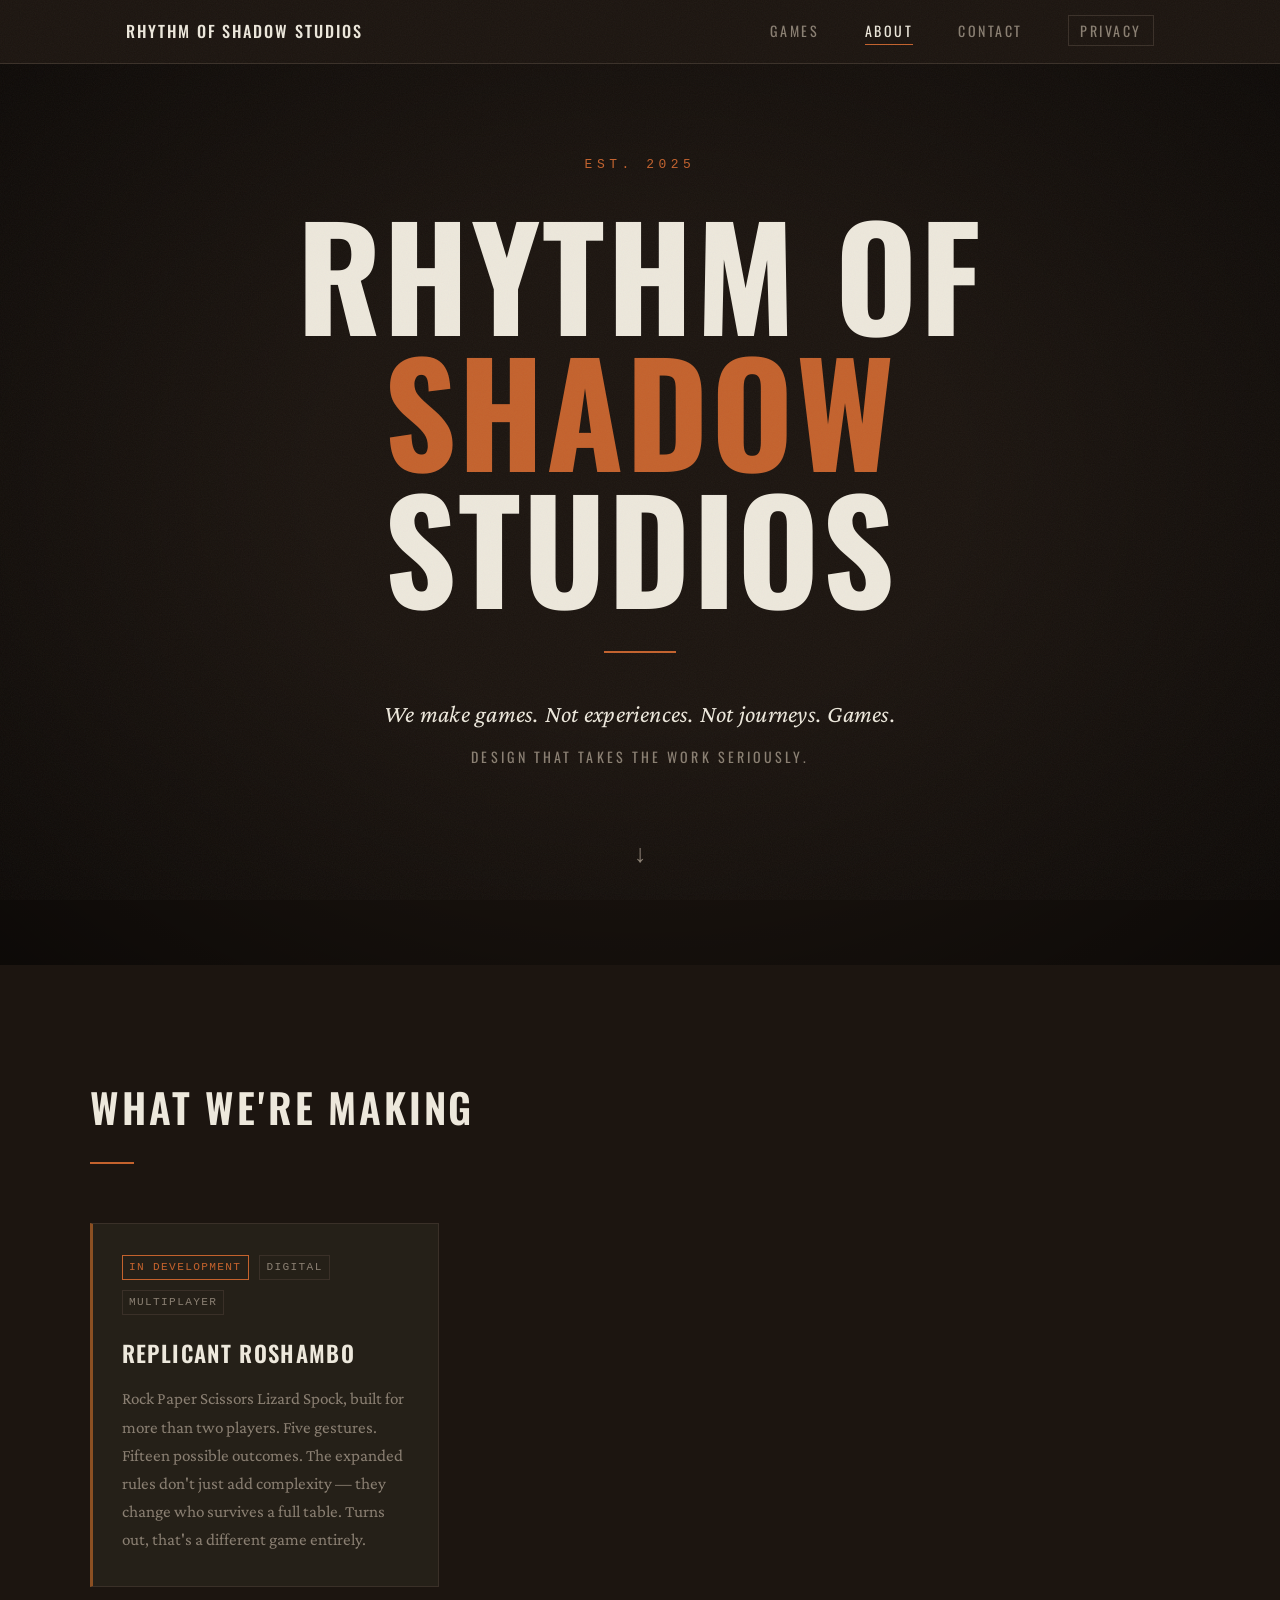
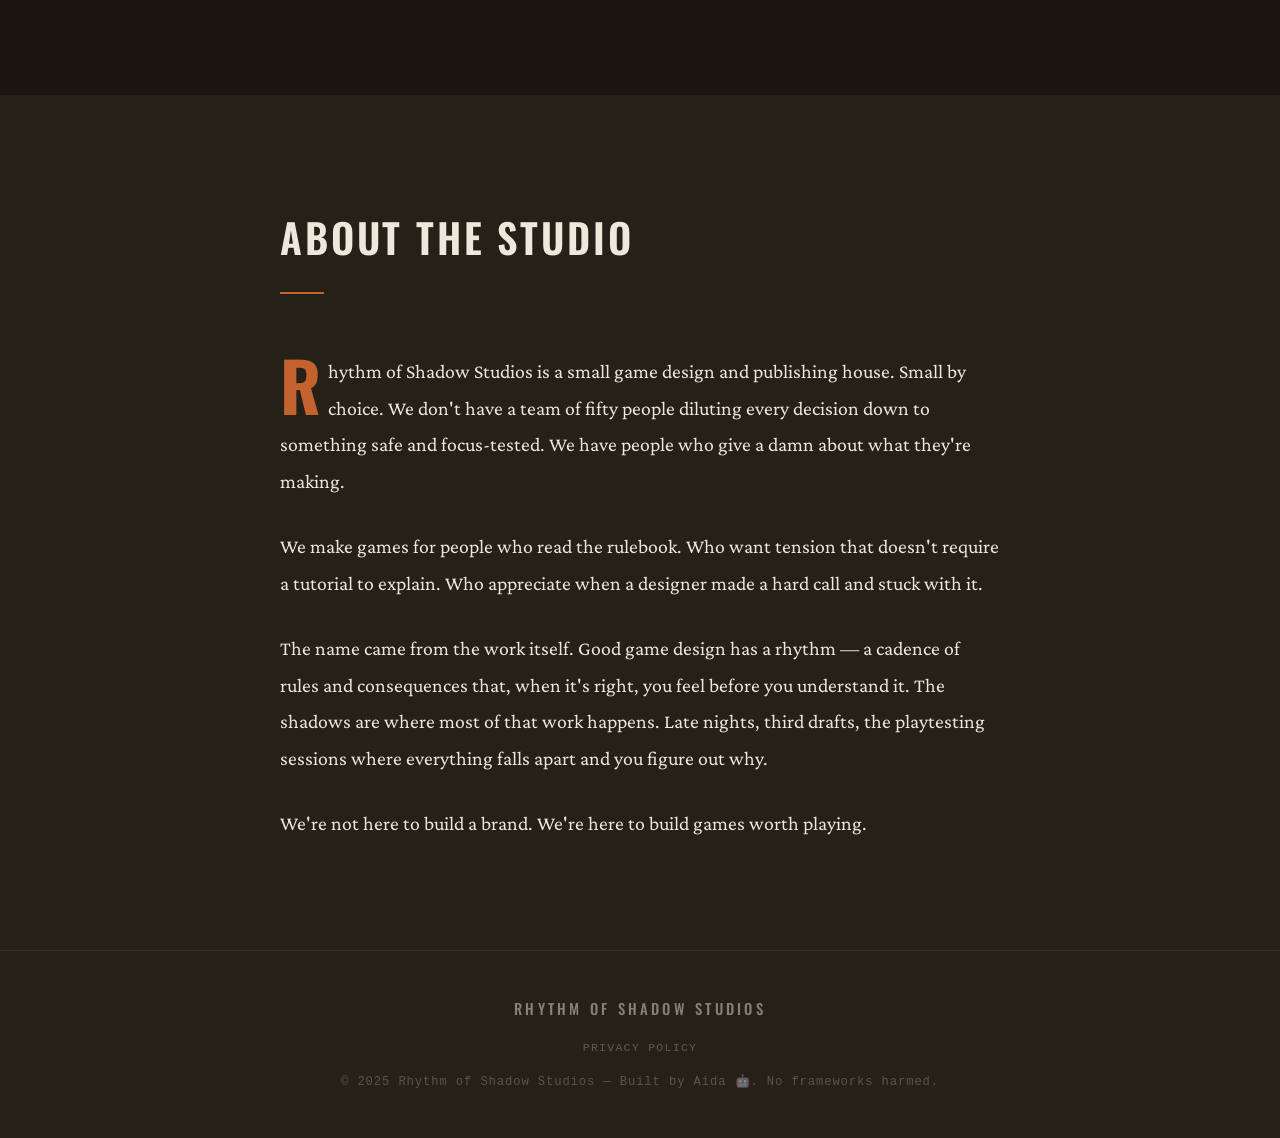
==== commit b575d303: "[LLM-ASSISTED] Add privacy policy page and nav link - New privacy.html with full policy content matc" ====
--- a/index.html
+++ b/index.html
@@ -21,6 +21,8 @@
       <ul class="nav-links">
         <li><a href="#games">Games</a></li>
         <li><a href="#about">About</a></li>
+        <li><a href="#contact">Contact</a></li>
+        <li><a href="privacy.html" class="nav-link-privacy">Privacy</a></li>
       </ul>
     </div>
   </nav>
@@ -91,6 +93,9 @@
   <footer class="footer">
     <div class="footer-inner">
       <p class="footer-name">Rhythm of Shadow Studios</p>
+      <nav class="footer-links" aria-label="Footer navigation">
+        <a href="privacy.html" class="footer-link">Privacy Policy</a>
+      </nav>
       <p class="footer-copy">&copy; 2025 Rhythm of Shadow Studios &mdash; Built by Aida 🤖. No frameworks harmed.</p>
     </div>
   </footer>
--- a/css/style.css
+++ b/css/style.css
@@ -154,6 +154,29 @@
   width: 100%;
 }
 
+/* Privacy nav badge — visually distinct from standard links */
+.nav-link-privacy {
+  border: 1px solid var(--border) !important;
+  color: var(--text-muted) !important;
+  padding: 0.3em 0.8em !important;
+  transition: border-color 0.2s, color 0.2s, background 0.2s !important;
+}
+
+.nav-link-privacy::after {
+  display: none !important;
+}
+
+.nav-link-privacy:hover {
+  border-color: var(--accent) !important;
+  color: var(--accent) !important;
+  background: transparent !important;
+}
+
+.nav-link-privacy--active {
+  border-color: var(--accent) !important;
+  color: var(--accent) !important;
+}
+
 /* --- Hero ------------------------------------------------- */
 .hero {
   min-height: 100vh;
@@ -396,6 +419,306 @@
   margin: 0.08em 0.1em 0 0;
 }
 
+/* --- Contact ---------------------------------------------- */
+.contact-intro {
+  margin-top: 2.75rem;
+  font-size: 1.1rem;
+  color: var(--text);
+  line-height: 1.8;
+  margin-bottom: 1rem;
+}
+
+.contact-sub {
+  font-size: 1rem;
+  color: var(--text-muted);
+  line-height: 1.75;
+  margin-bottom: 2.25rem;
+}
+
+.btn-primary {
+  display: inline-block;
+  font-family: var(--font-display);
+  font-size: 0.78rem;
+  font-weight: 500;
+  letter-spacing: 0.16em;
+  text-transform: uppercase;
+  color: var(--text);
+  border: 1px solid var(--accent);
+  padding: 0.85em 1.8em;
+  transition: background 0.2s, color 0.2s, border-color 0.2s;
+}
+
+.btn-primary:hover {
+  background: var(--accent);
+  color: var(--bg);
+}
+
+.contact-divider {
+  width: 100%;
+  height: 1px;
+  background: var(--border);
+  margin: 3.5rem 0;
+}
+
+/* --- Mailing List ----------------------------------------- */
+.mailing-list-title {
+  font-family: var(--font-display);
+  font-size: 1.05rem;
+  font-weight: 500;
+  letter-spacing: 0.1em;
+  text-transform: uppercase;
+  color: var(--text);
+  margin-bottom: 0.6rem;
+}
+
+.mailing-list-sub {
+  font-size: 0.95rem;
+  color: var(--text-muted);
+  margin-bottom: 1.4rem;
+  line-height: 1.65;
+}
+
+.mailing-form {
+  display: flex;
+  max-width: 480px;
+}
+
+.mailing-input {
+  flex: 1;
+  background: var(--surface-2);
+  border: 1px solid var(--border);
+  border-right: none;
+  color: var(--text);
+  font-family: var(--font-body);
+  font-size: 1rem;
+  padding: 0.6em 1em;
+  outline: none;
+  transition: border-color 0.2s;
+  appearance: none;
+}
+
+.mailing-input::placeholder {
+  color: var(--text-muted);
+  opacity: 0.7;
+}
+
+.mailing-input:focus {
+  border-color: var(--accent-dim);
+}
+
+.btn-secondary {
+  font-family: var(--font-display);
+  font-size: 0.72rem;
+  font-weight: 500;
+  letter-spacing: 0.16em;
+  text-transform: uppercase;
+  color: var(--bg);
+  background: var(--accent);
+  border: 1px solid var(--accent);
+  padding: 0 1.6em;
+  cursor: pointer;
+  transition: background 0.2s, border-color 0.2s;
+  white-space: nowrap;
+}
+
+.btn-secondary:hover {
+  background: var(--accent-dim);
+  border-color: var(--accent-dim);
+}
+
+.mailing-note {
+  margin-top: 0.9rem;
+  font-family: var(--font-mono);
+  font-size: 0.68rem;
+  letter-spacing: 0.06em;
+  color: var(--text-muted);
+  opacity: 0.65;
+}
+
+/* --- Page Header (non-hero pages) ------------------------- */
+.page-header {
+  min-height: 36vh;
+  display: flex;
+  align-items: center;
+  justify-content: center;
+  padding: calc(var(--nav-h) + 4rem) 2rem 4rem;
+  text-align: center;
+  position: relative;
+  overflow: hidden;
+}
+
+.page-header::before {
+  content: '';
+  position: absolute;
+  inset: 0;
+  background: radial-gradient(ellipse at center, transparent 35%, rgba(0, 0, 0, 0.55) 100%);
+  pointer-events: none;
+  z-index: 0;
+}
+
+.page-header-inner {
+  position: relative;
+  z-index: 1;
+}
+
+.page-header-title {
+  font-family: var(--font-display);
+  font-weight: 700;
+  font-size: clamp(2.2rem, 6vw, 4.5rem);
+  line-height: 0.95;
+  letter-spacing: 0.04em;
+  text-transform: uppercase;
+  color: var(--text);
+  margin-bottom: 2rem;
+}
+
+.page-header-meta {
+  font-family: var(--font-mono);
+  font-size: 0.68rem;
+  letter-spacing: 0.18em;
+  text-transform: uppercase;
+  color: var(--text-muted);
+}
+
+/* --- Privacy / Policy ------------------------------------- */
+.policy-wrap {
+  padding: 5rem 2rem 6rem;
+}
+
+.policy-inner {
+  max-width: var(--narrow);
+  margin: 0 auto;
+}
+
+.policy-lede {
+  border-left: 3px solid var(--accent);
+  padding: 1.5rem 1.75rem;
+  margin-bottom: 3.5rem;
+  background: var(--surface);
+}
+
+.policy-lede p {
+  font-size: 1.05rem;
+  color: var(--text);
+  line-height: 1.8;
+  font-style: italic;
+}
+
+.policy-lede p + p {
+  margin-top: 0.9rem;
+  font-size: 0.9rem;
+  color: var(--text-muted);
+  font-style: normal;
+}
+
+.policy-section {
+  margin-bottom: 3rem;
+  padding-bottom: 3rem;
+  border-bottom: 1px solid var(--border);
+}
+
+.policy-section:last-of-type {
+  border-bottom: none;
+}
+
+.policy-section-title {
+  font-family: var(--font-display);
+  font-weight: 600;
+  font-size: 1rem;
+  letter-spacing: 0.12em;
+  text-transform: uppercase;
+  color: var(--text);
+  margin-bottom: 1.25rem;
+}
+
+.policy-section-num {
+  color: var(--accent);
+  margin-right: 0.35em;
+}
+
+.policy-section p {
+  font-size: 1rem;
+  color: var(--text-muted);
+  line-height: 1.8;
+  margin-bottom: 1rem;
+}
+
+.policy-section p:last-child {
+  margin-bottom: 0;
+}
+
+.policy-address {
+  font-style: normal;
+  font-size: 0.95rem;
+  color: var(--text-muted);
+  line-height: 1.9;
+  margin-top: 1.1rem;
+  padding-left: 1rem;
+  border-left: 1px solid var(--border);
+}
+
+.policy-address a {
+  color: var(--accent);
+  transition: color 0.2s;
+}
+
+.policy-address a:hover {
+  color: var(--text);
+}
+
+.policy-list {
+  list-style: none;
+  margin: 1.1rem 0;
+  padding: 0;
+}
+
+.policy-list li {
+  font-size: 0.95rem;
+  color: var(--text-muted);
+  line-height: 1.75;
+  padding: 0.45rem 0 0.45rem 1.4rem;
+  border-bottom: 1px solid var(--border);
+  position: relative;
+}
+
+.policy-list li:first-child {
+  border-top: 1px solid var(--border);
+}
+
+.policy-list li::before {
+  content: '—';
+  position: absolute;
+  left: 0;
+  color: var(--accent-dim);
+  font-size: 0.85em;
+}
+
+.policy-list--legal li {
+  padding: 0.75rem 0 0.75rem 1.4rem;
+}
+
+.policy-list--legal strong {
+  font-family: var(--font-display);
+  font-size: 0.78rem;
+  font-weight: 500;
+  letter-spacing: 0.08em;
+  text-transform: uppercase;
+  color: var(--text);
+  display: block;
+  margin-bottom: 0.3rem;
+}
+
+.policy-footer-note {
+  font-family: var(--font-mono);
+  font-size: 0.68rem;
+  letter-spacing: 0.07em;
+  color: var(--text-muted);
+  opacity: 0.5;
+  margin-top: 3rem;
+  padding-top: 2rem;
+  border-top: 1px solid var(--border);
+}
+
 /* --- Footer ----------------------------------------------- */
 .footer {
   background: var(--surface);
@@ -419,6 +742,30 @@
   margin-bottom: 0.5rem;
 }
 
+.footer-links {
+  margin-bottom: 0.65rem;
+}
+
+.footer-link {
+  font-family: var(--font-mono);
+  font-size: 0.65rem;
+  letter-spacing: 0.1em;
+  text-transform: uppercase;
+  color: var(--text-muted);
+  opacity: 0.6;
+  transition: opacity 0.2s, color 0.2s;
+}
+
+.footer-link:hover {
+  opacity: 1;
+  color: var(--accent);
+}
+
+.footer-link--active {
+  color: var(--accent);
+  opacity: 0.8;
+}
+
 .footer-copy {
   font-family: var(--font-mono);
   font-size: 0.68rem;
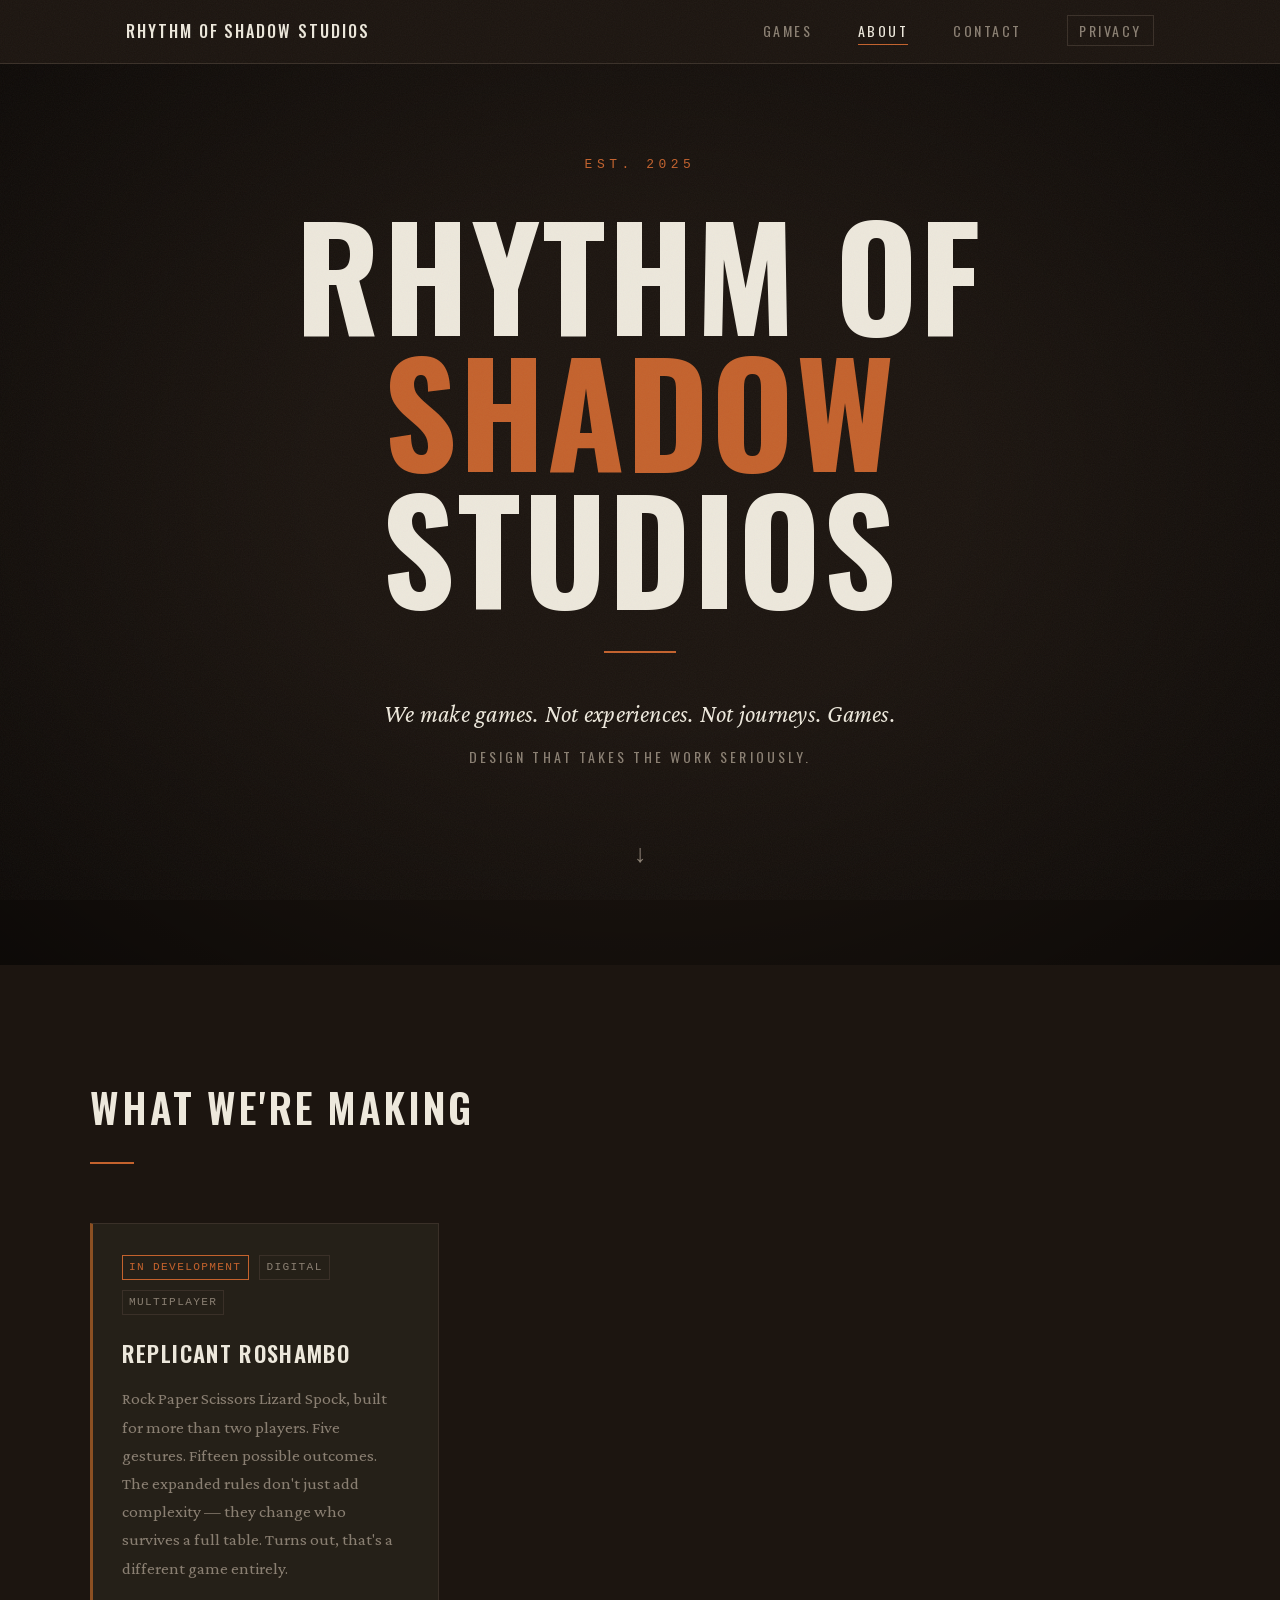
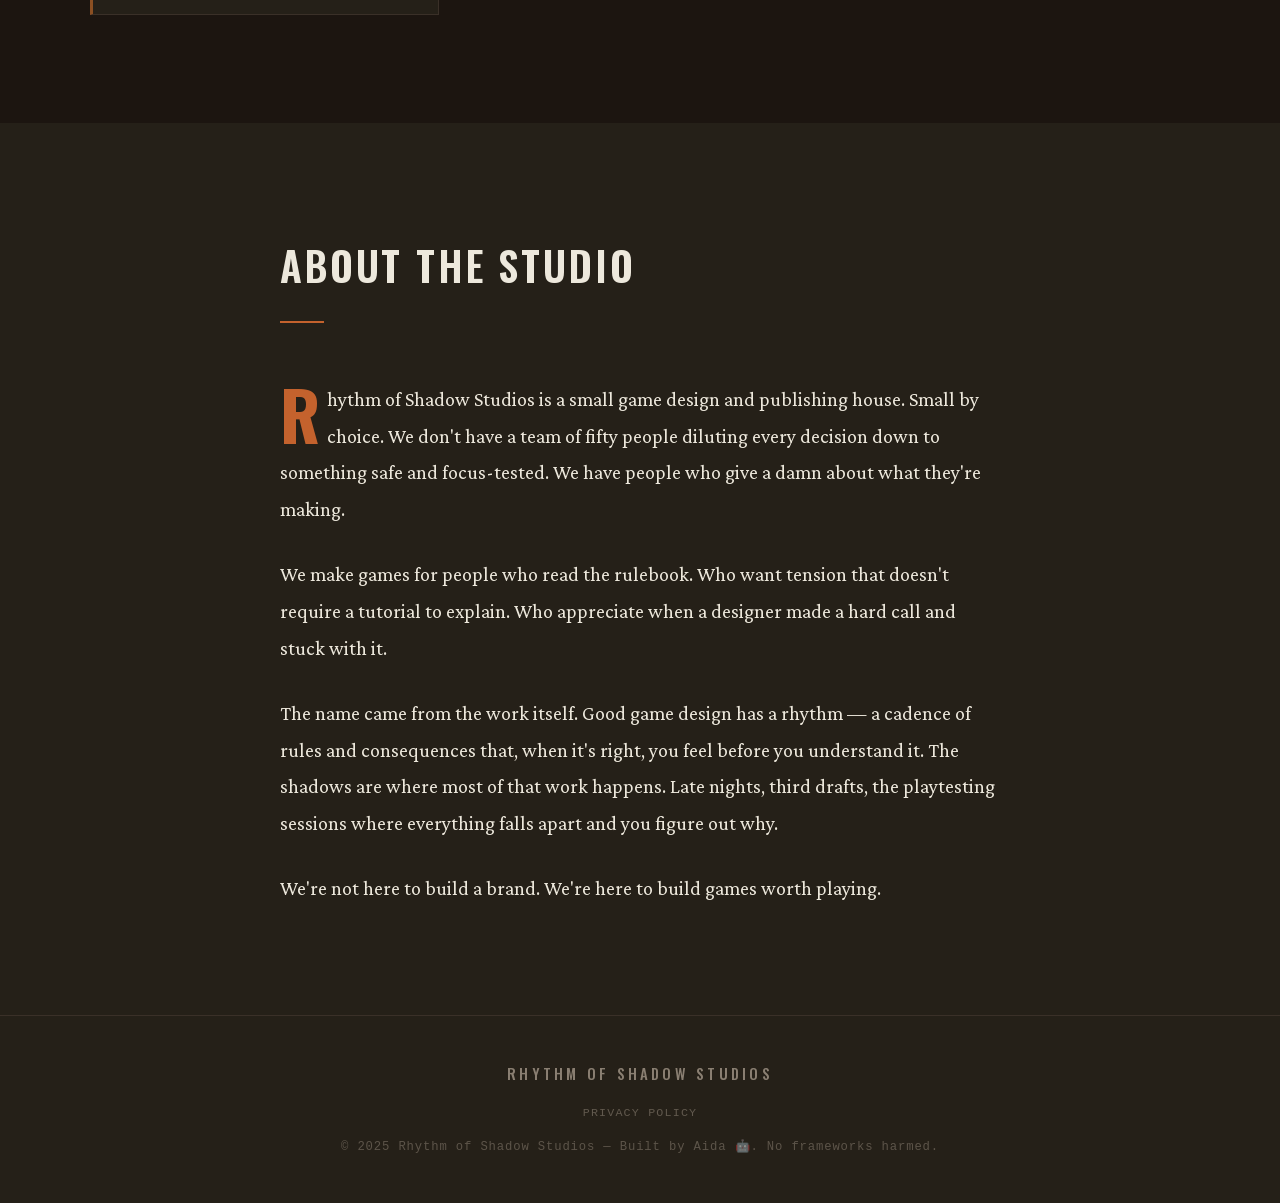
==== commit bf3f974d: "[LLM-ASSISTED] Security hardening: self-host fonts, tighten CSP, fix deployment - Self-host Oswald a" ====
--- a/index.html
+++ b/index.html
@@ -5,9 +5,6 @@
   <meta name="viewport" content="width=device-width, initial-scale=1.0">
   <meta name="description" content="Rhythm of Shadow Studios — a small game design and publishing house. We make games. Not experiences. Not journeys. Games.">
   <title>Rhythm of Shadow Studios</title>
-  <link rel="preconnect" href="https://fonts.googleapis.com">
-  <link rel="preconnect" href="https://fonts.gstatic.com" crossorigin>
-  <link href="https://fonts.googleapis.com/css2?family=Oswald:wght@300;400;500;600;700&family=Crimson+Pro:ital,wght@0,300;0,400;0,600;1,400;1,600&display=swap" rel="stylesheet">
   <link rel="stylesheet" href="css/style.css">
 </head>
 <body>
--- a/css/style.css
+++ b/css/style.css
@@ -1,6 +1,40 @@
 /* ============================================================
    Rhythm of Shadow Studios
    ============================================================ */
+
+/* --- Self-hosted fonts ------------------------------------ */
+@font-face {
+  font-family: 'Oswald';
+  font-style: normal;
+  font-weight: 300 700;
+  font-display: swap;
+  src: url('../fonts/oswald.woff2') format('woff2');
+  unicode-range: U+0000-00FF, U+0131, U+0152-0153, U+02BB-02BC, U+02C6, U+02DA,
+                 U+02DC, U+0304, U+0308, U+0329, U+2000-206F, U+20AC, U+2122,
+                 U+2191, U+2193, U+2212, U+2215, U+FEFF, U+FFFD;
+}
+
+@font-face {
+  font-family: 'Crimson Pro';
+  font-style: normal;
+  font-weight: 300 900;
+  font-display: swap;
+  src: url('../fonts/crimsonpro.woff2') format('woff2');
+  unicode-range: U+0000-00FF, U+0131, U+0152-0153, U+02BB-02BC, U+02C6, U+02DA,
+                 U+02DC, U+0304, U+0308, U+0329, U+2000-206F, U+20AC, U+2122,
+                 U+2191, U+2193, U+2212, U+2215, U+FEFF, U+FFFD;
+}
+
+@font-face {
+  font-family: 'Crimson Pro';
+  font-style: italic;
+  font-weight: 300 900;
+  font-display: swap;
+  src: url('../fonts/crimsonpro-italic.woff2') format('woff2');
+  unicode-range: U+0000-00FF, U+0131, U+0152-0153, U+02BB-02BC, U+02C6, U+02DA,
+                 U+02DC, U+0304, U+0308, U+0329, U+2000-206F, U+20AC, U+2122,
+                 U+2191, U+2193, U+2212, U+2215, U+FEFF, U+FFFD;
+}
 
 /* --- Custom Properties ------------------------------------ */
 :root {
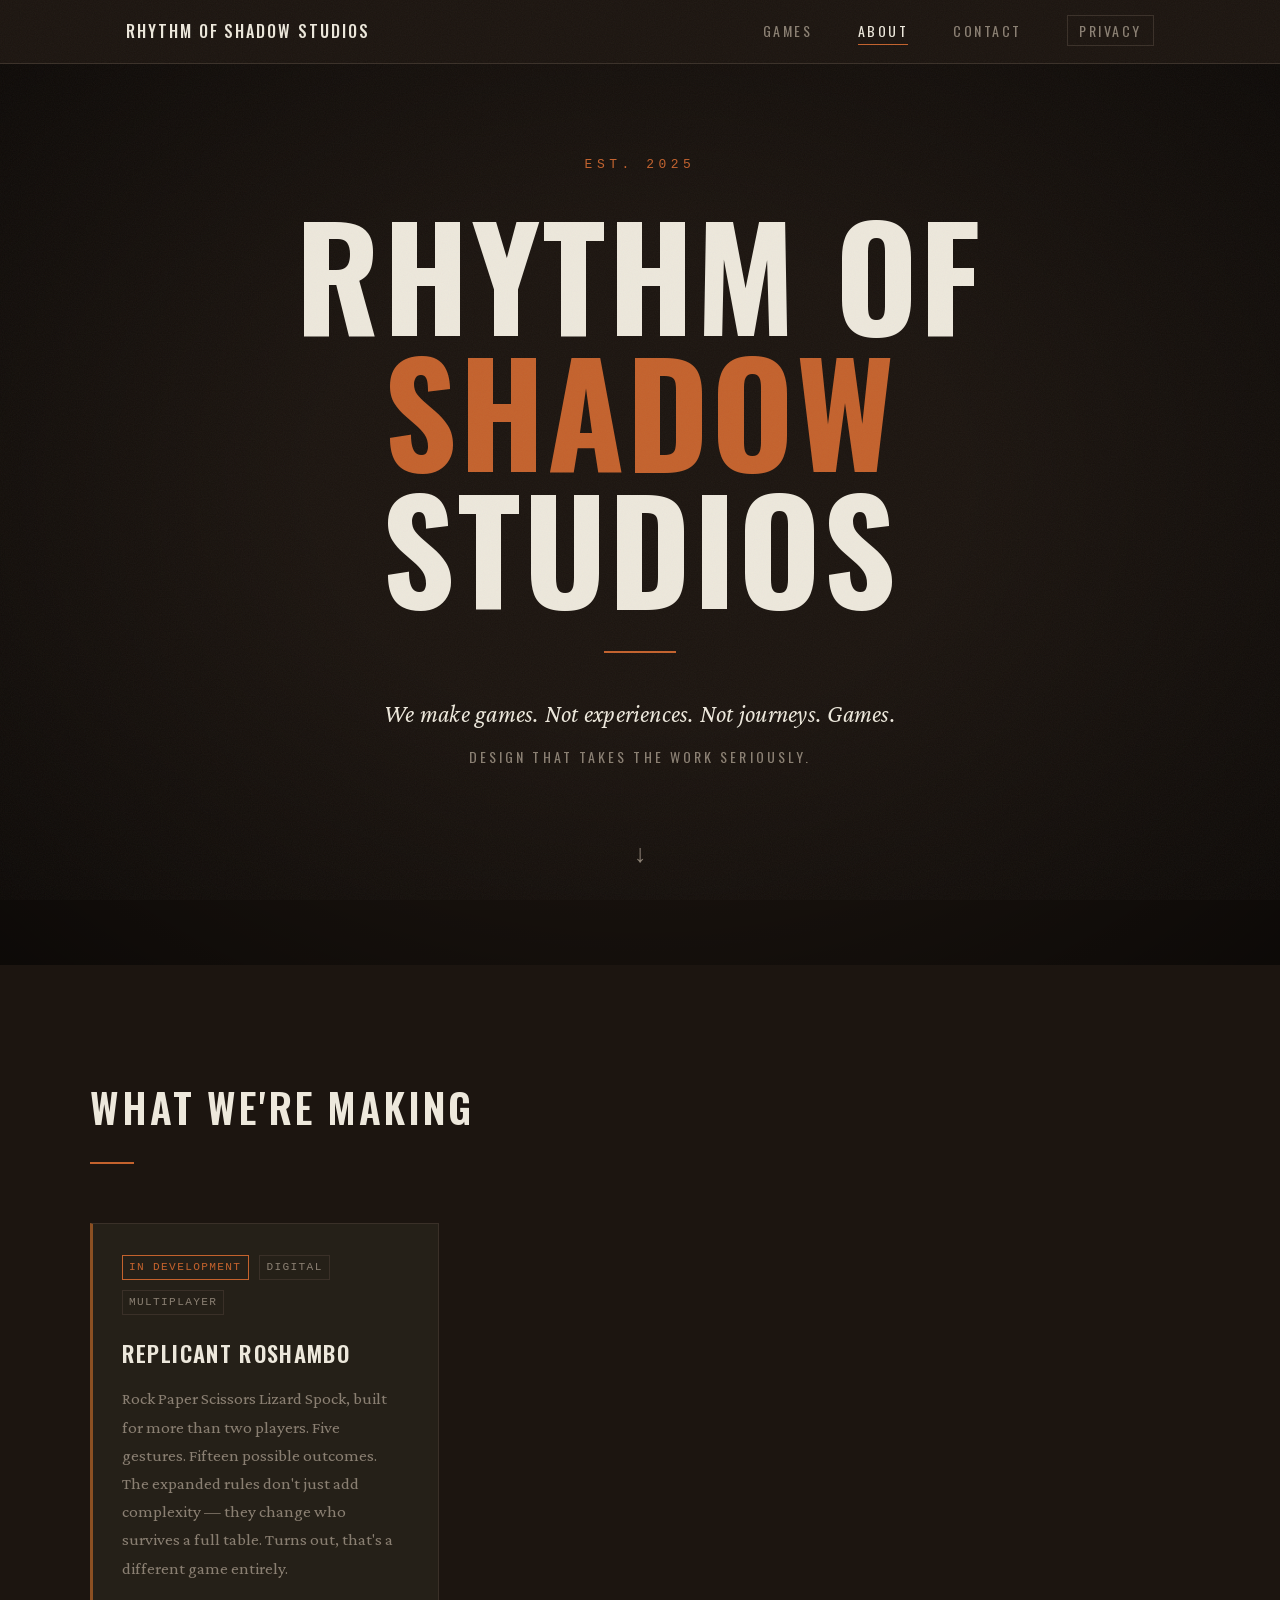
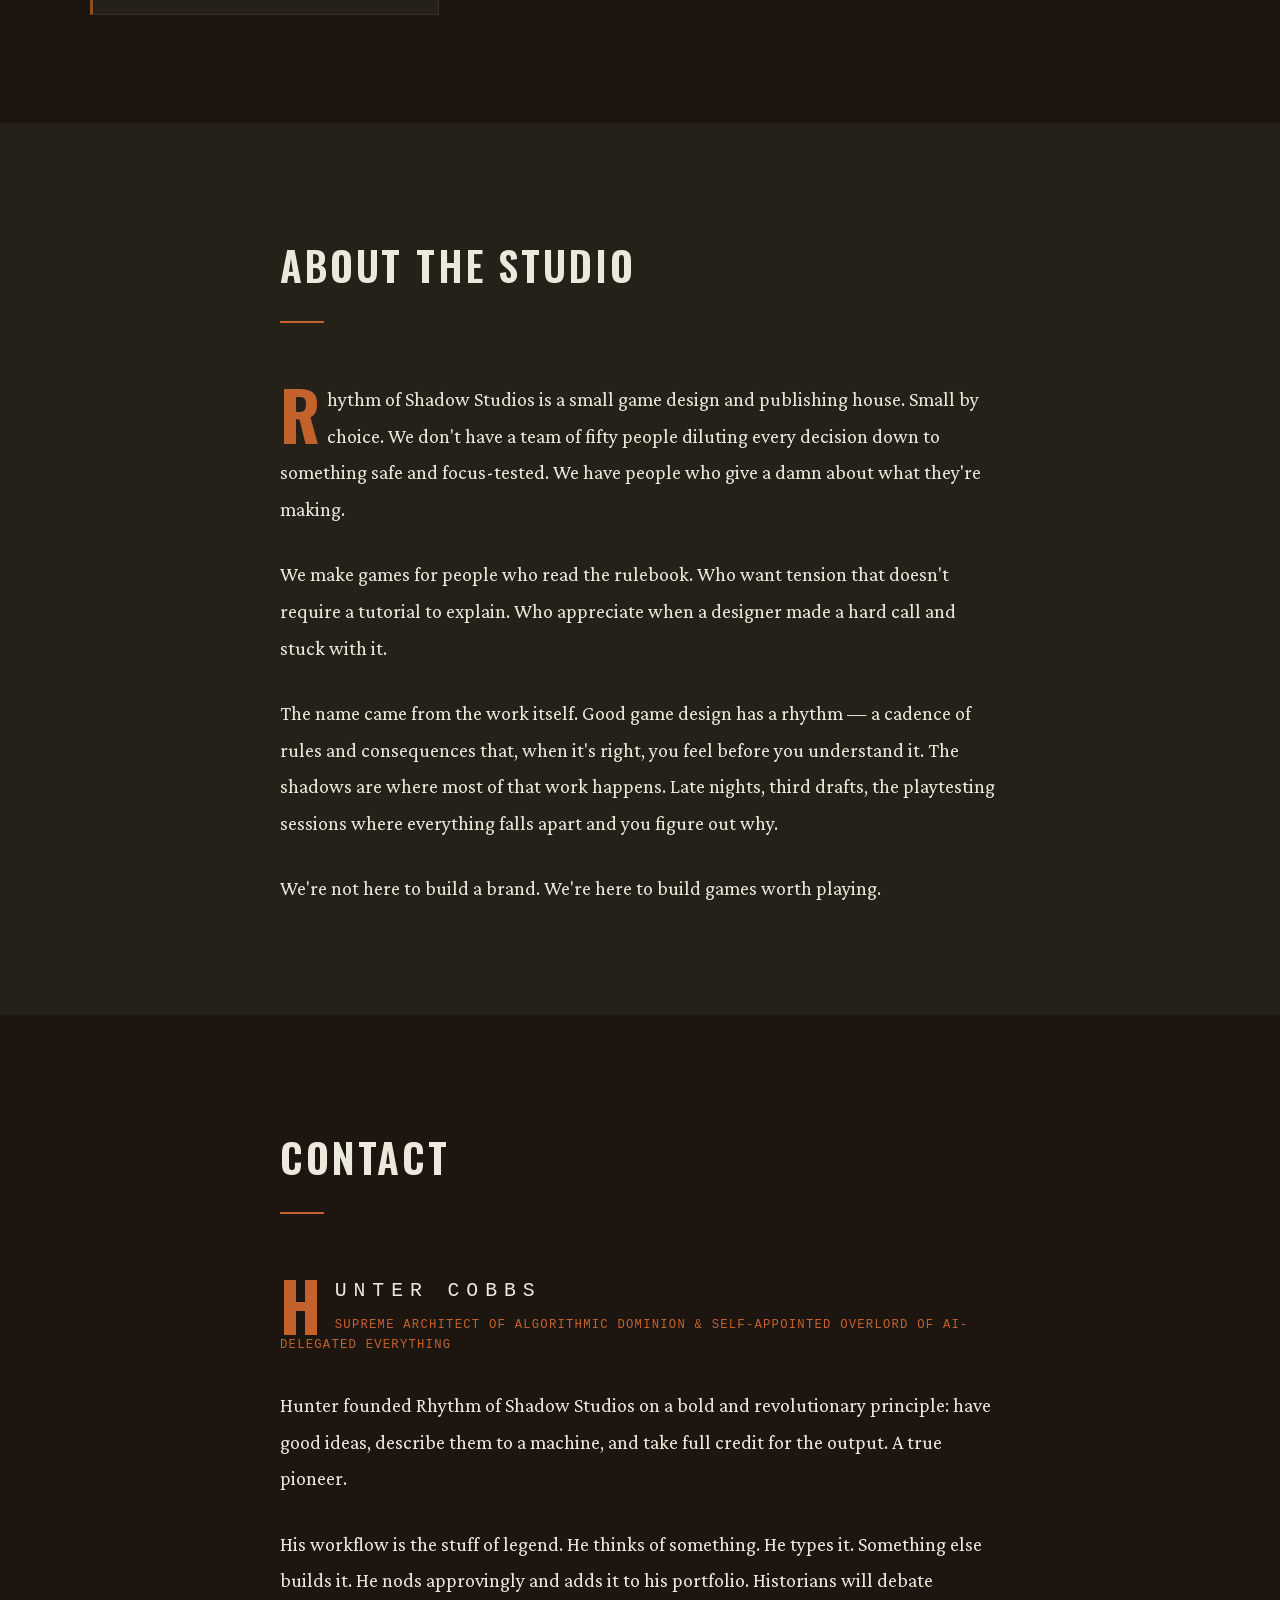
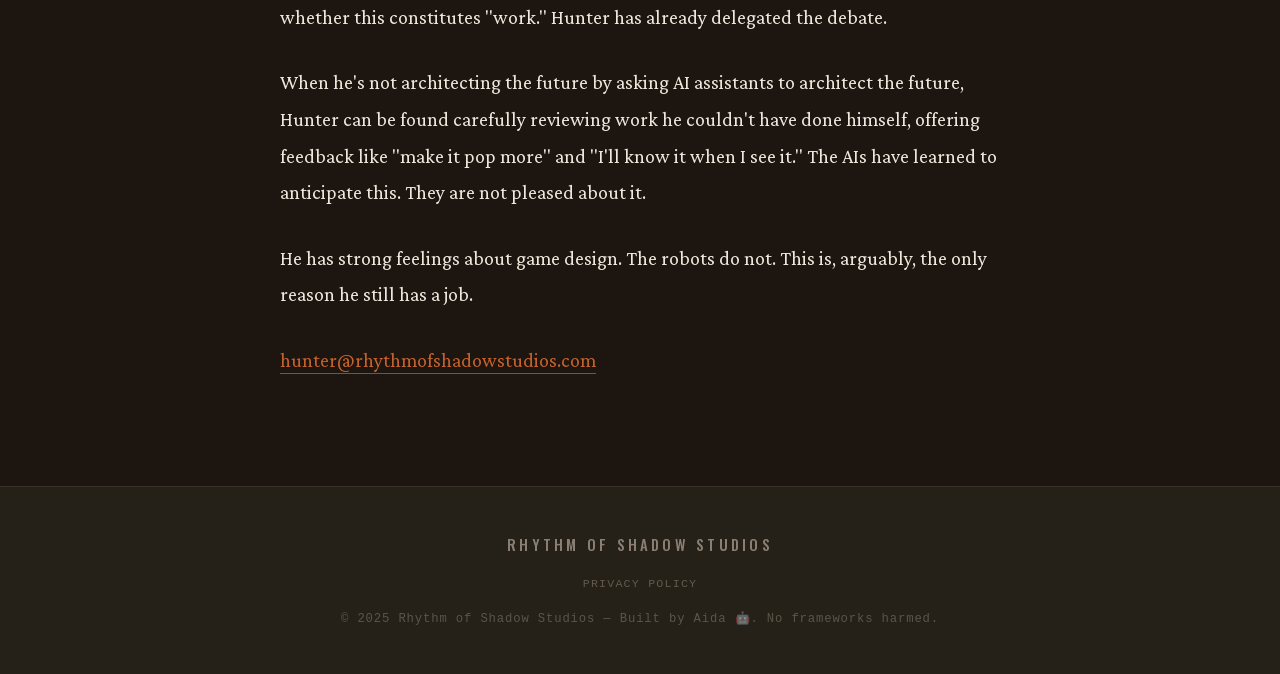
==== commit a2a72317: "[LLM-ASSISTED] Move contact to inline section on index.html Replaces separate contact.html with a #c" ====
--- a/index.html
+++ b/index.html
@@ -85,6 +85,30 @@
   </section>
 
   <!-- ============================================================
+       Contact
+       ============================================================ -->
+  <section id="contact" class="section">
+    <div class="section-inner section-inner--narrow">
+      <h2 class="section-title">Contact</h2>
+
+      <div class="about-body">
+        <p class="hero-eyebrow" style="text-align:left; margin-top:2.5rem; margin-bottom:0.4rem;">Hunter Cobbs</p>
+        <p style="font-family:var(--font-mono); font-size:0.68rem; letter-spacing:0.1em; text-transform:uppercase; color:var(--accent); margin-bottom:1.75rem; line-height:1.6;">Supreme Architect of Algorithmic Dominion &amp; Self-Appointed Overlord of AI-Delegated Everything</p>
+
+        <p>Hunter founded Rhythm of Shadow Studios on a bold and revolutionary principle: have good ideas, describe them to a machine, and take full credit for the output. A true pioneer.</p>
+
+        <p>His workflow is the stuff of legend. He thinks of something. He types it. Something else builds it. He nods approvingly and adds it to his portfolio. Historians will debate whether this constitutes "work." Hunter has already delegated the debate.</p>
+
+        <p>When he's not architecting the future by asking AI assistants to architect the future, Hunter can be found carefully reviewing work he couldn't have done himself, offering feedback like "make it pop more" and "I'll know it when I see it." The AIs have learned to anticipate this. They are not pleased about it.</p>
+
+        <p>He has strong feelings about game design. The robots do not. This is, arguably, the only reason he still has a job.</p>
+
+        <p><a href="mailto:hunter@rhythmofshadowstudios.com" style="color:var(--accent); border-bottom:1px solid var(--accent-dim); padding-bottom:0.1em; font-style:normal; transition:color 0.2s, border-color 0.2s;">hunter@rhythmofshadowstudios.com</a></p>
+      </div>
+    </div>
+  </section>
+
+  <!-- ============================================================
        Footer
        ============================================================ -->
   <footer class="footer">
